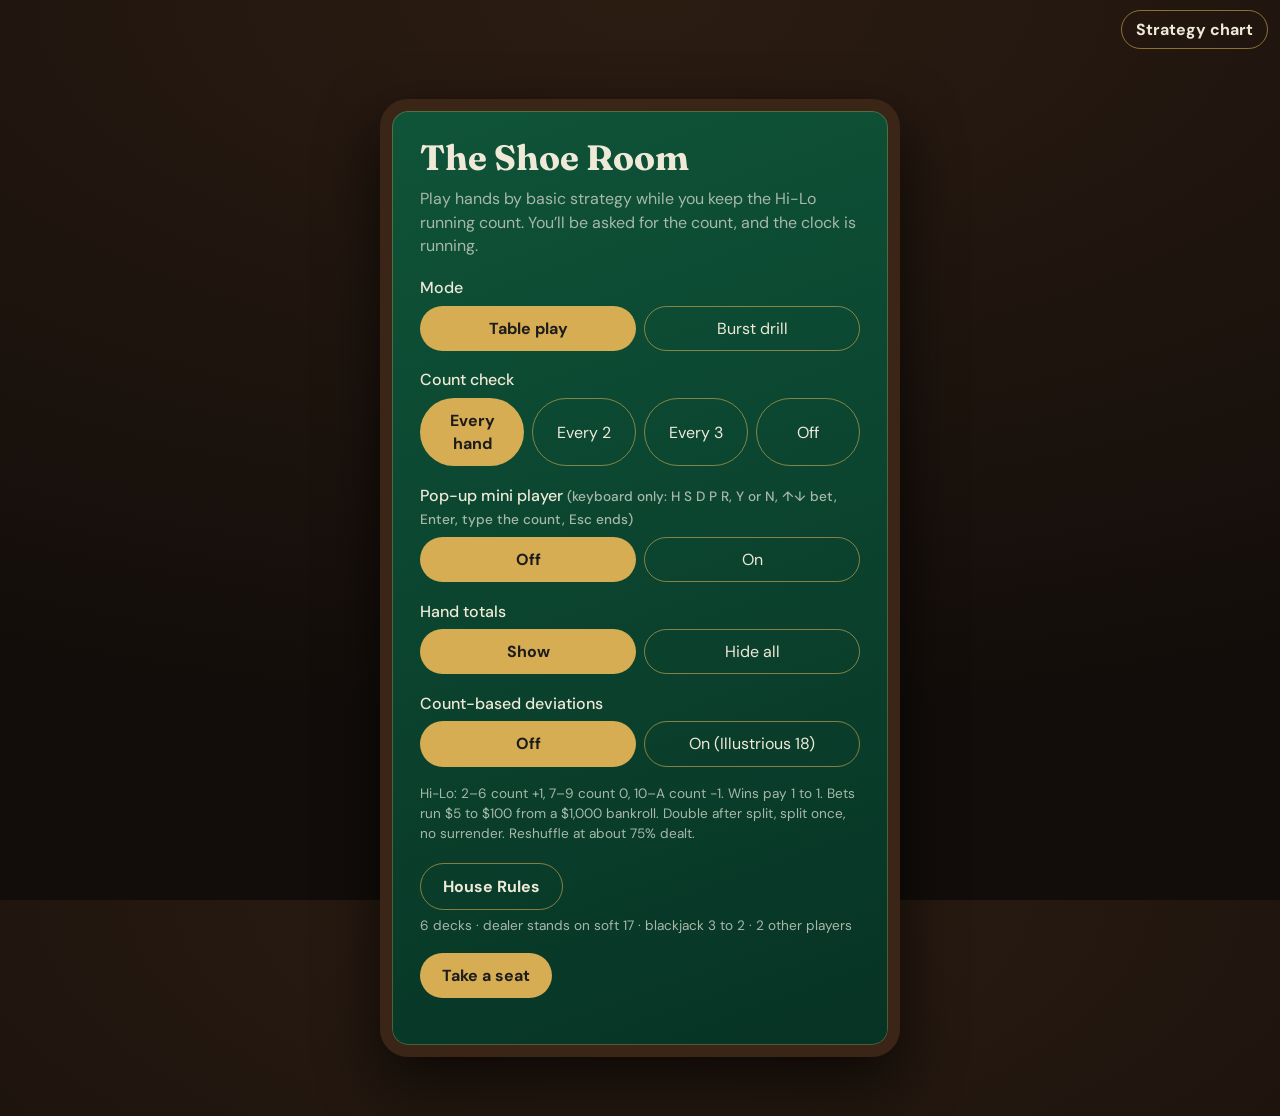
==== index.html @ 5eb5c600 "Add files via upload added main html" ====
<!doctype html>
<html lang="en">
<head>
<meta charset="utf-8">
<meta name="viewport" content="width=device-width, initial-scale=1, viewport-fit=cover">
<title>The Shoe Room: Blackjack strategy and count trainer</title>
<link href="https://fonts.googleapis.com/css2?family=Fraunces:opsz,wght@9..144,500;9..144,700&family=DM+Sans:wght@400;500;700&display=swap" rel="stylesheet">
<style>
:root{color-scheme:dark;--room:#120d0a;--felt:#0f5439;--felt2:#073324;--rail:#3b2517;--brass:#d6ad52;--ivory:#f7f2e5;--ink:#1c1c1c;--red:#b3261e;--text:#efe9d8;--mute:#a7b8ab;--good:#86dc9f;--bad:#ff9282;--cw:64px;
box-sizing:border-box;padding-top:env(safe-area-inset-top,0px);padding-bottom:env(safe-area-inset-bottom,0px)}
html{height:100%;scroll-padding-top:env(safe-area-inset-top,0px)}
*{box-sizing:border-box}
body{margin:0;min-height:100%;background:radial-gradient(120% 80% at 50% 0,#2b1c12,var(--room));color:var(--text);font:16px/1.45 'DM Sans',system-ui,sans-serif}
h1,h2,.serif{font-family:Fraunces,Georgia,serif;font-weight:700;margin:0}
.wrap{max-width:960px;margin:0 auto;padding:14px}
.panel{max-width:520px;margin:5vh auto;background:linear-gradient(160deg,var(--felt),var(--felt2));border:12px solid var(--rail);border-radius:28px;padding:28px;box-shadow:0 24px 60px #000a,inset 0 0 0 1px #d6ad5255}
.panel h1{font-size:2.2rem;line-height:1.1}
.panel p{color:var(--mute);margin:.6rem 0 1.2rem}
.opt{margin:1.1rem 0}
.opt>span{display:block;margin-bottom:.4rem;font-weight:500}
.seg{display:flex;gap:8px;flex-wrap:wrap}
.seg button{flex:1;min-width:76px;padding:10px 12px;border-radius:999px;border:1px solid #d6ad5299;background:transparent;color:var(--text);font:inherit;cursor:pointer}
.seg button[aria-pressed=true]{background:var(--brass);color:var(--ink);font-weight:700}
.btn{padding:12px 22px;border-radius:999px;border:0;background:var(--brass);color:var(--ink);font:700 1rem 'DM Sans',sans-serif;cursor:pointer}
.btn.ghost{background:transparent;color:var(--text);border:1px solid #d6ad5299}
.btn:disabled{opacity:.3;cursor:not-allowed}
.btn.hint{outline:3px solid var(--good);outline-offset:2px}
button:focus-visible,input:focus-visible{outline:3px solid #fff;outline-offset:2px}
.small{font-size:.85rem;color:var(--mute)}
.bar{display:flex;flex-wrap:wrap;gap:10px 18px;align-items:center;justify-content:space-between;padding:6px 4px 12px}
.bar label{display:inline-flex;gap:6px;align-items:center;font-size:.9rem;cursor:pointer}
.stat{font-size:.95rem}
.stat b{color:var(--brass)}
.felt{position:relative;background:radial-gradient(90% 70% at 50% 30%,var(--felt),var(--felt2));border:14px solid var(--rail);border-radius:36px 36px 50% 50%/36px 36px 18% 18%;box-shadow:0 24px 60px #000b,inset 0 0 60px #0007;padding:22px 16px 30px;min-height:560px;display:flex;flex-direction:column;align-items:center;gap:10px}
.felt::before{content:"";position:absolute;inset:10px;border:1px solid #d6ad5240;border-radius:26px 26px 50% 50%/26px 26px 16% 16%;pointer-events:none}
.zone{display:flex;flex-direction:column;align-items:center;gap:8px;min-height:140px}
.hands{display:flex;gap:26px;flex-wrap:wrap;justify-content:center}
.hand{display:flex;flex-direction:column;align-items:center;gap:6px;padding:6px 10px;border-radius:14px;border:2px solid transparent}
.hand.on{border-color:var(--brass);background:#0003}
.cards{display:flex;padding-left:calc(var(--cw)*.45)}
.card{width:var(--cw);height:calc(var(--cw)*1.4);margin-left:calc(var(--cw)*-.45);background:var(--ivory);color:var(--ink);border-radius:8px;position:relative;box-shadow:0 3px 8px #0009;font-family:Fraunces,Georgia,serif}
.card.red{color:var(--red)}
.card b{position:absolute;top:4px;left:6px;font-size:calc(var(--cw)*.3);line-height:1}
.card i{position:absolute;inset:0;display:grid;place-items:center;font-style:normal;font-size:calc(var(--cw)*.55);padding-top:14%}
.card.back{background:repeating-linear-gradient(45deg,#7b1e2b 0 6px,#5e1420 6px 12px);border:4px solid var(--ivory)}
.tot{font-size:.9rem;color:var(--mute);min-height:1.3em}
.print{font:italic 500 1rem/1.3 Fraunces,Georgia,serif;color:#d6ad5299;text-align:center;margin:auto 0}
.msg{min-height:3.2em;text-align:center;max-width:560px}
.msg .ok{color:var(--good)}.msg .no{color:var(--bad)}.msg strong{font-family:Fraunces,Georgia,serif;font-size:1.25rem}
.acts{display:flex;gap:10px;flex-wrap:wrap;justify-content:center;min-height:48px}
.ask{display:flex;gap:10px;align-items:center;flex-wrap:wrap;justify-content:center}
.ask input{width:110px;padding:10px 12px;border-radius:12px;border:2px solid var(--brass);background:#0008;color:var(--text);font:700 1.3rem 'DM Sans',sans-serif;text-align:center}
#clock{font:700 1.2rem 'DM Sans',sans-serif;min-width:4ch;color:var(--brass)}
.res{max-width:760px;margin:3vh auto}
.grade{display:flex;gap:20px;align-items:center;flex-wrap:wrap;background:linear-gradient(160deg,var(--felt),var(--felt2));border:12px solid var(--rail);border-radius:28px;padding:22px 26px}
.grade .g{font:700 5rem/1 Fraunces,Georgia,serif;color:var(--brass)}
.grid{display:grid;grid-template-columns:repeat(auto-fit,minmax(200px,1fr));gap:12px;margin:14px 0}
.tile{background:#ffffff0d;border:1px solid #d6ad5240;border-radius:16px;padding:14px 16px}
.tile .n{font:700 1.7rem Fraunces,Georgia,serif}
.log{max-height:240px;overflow:auto;border:1px solid #d6ad5240;border-radius:12px;padding:6px 12px}
.log div{display:flex;justify-content:space-between;gap:12px;padding:4px 0;border-bottom:1px solid #ffffff14;font-size:.92rem}
ul.miss{margin:6px 0 14px;padding-left:20px}
.wrap{padding-top:54px}
.cbtn{position:fixed;top:calc(env(safe-area-inset-top,0px) + 10px);right:12px;z-index:30;padding:8px 14px;background:#120d0acc;backdrop-filter:blur(6px)}
#chartM{position:fixed;inset:0;z-index:40;background:#000c;display:grid;place-items:center;padding:12px}
.mbox{background:#17110d;border:1px solid #d6ad5266;border-radius:18px;max-width:640px;width:100%;max-height:92vh;overflow:auto;padding:16px}
.mbox table{border-collapse:collapse;width:100%;font-size:.78rem;min-width:420px}
.mbox th,.mbox td{border:1px solid #ffffff22;text-align:center;padding:4px 2px}
.mbox th{color:var(--mute);font-weight:500}.mbox td{font-weight:700;color:#fff}
.mbox td.cH{background:#2f7a4d}.mbox td.cS{background:#a63e35}.mbox td.cD{background:var(--brass);color:var(--ink)}.mbox td.cP{background:#4d6fb8}
.seats{--cw:44px;flex-direction:row;flex-wrap:wrap;justify-content:center;gap:16px;min-height:0}
.ask input[type=range]{width:220px;padding:0;border:0;background:none;accent-color:var(--brass)}
.stage{min-height:170px;display:grid;place-items:center}.stage .card{--cw:104px;margin:0}
.shoe{position:absolute;top:20px;right:7%;width:46px;height:62px;border-radius:7px;background:linear-gradient(160deg,#2c2321,#0e0a09);border:2px solid #d6ad5299;box-shadow:0 6px 12px #0009}
.shoe::after{content:"";position:absolute;left:5px;right:5px;bottom:5px;height:10px;background:repeating-linear-gradient(90deg,var(--ivory) 0 3px,#bbb 3px 4px);border-radius:2px}
.dhand{position:absolute;left:0;top:0;z-index:6;pointer-events:none;filter:drop-shadow(0 8px 6px #000a)}
.pop{position:fixed;left:50%;top:36%;z-index:60;pointer-events:none;font:italic 900 clamp(2.6rem,10vw,4.8rem)/1 Fraunces,Georgia,serif;letter-spacing:.02em;white-space:nowrap;animation:pop 1.1s cubic-bezier(.2,.9,.3,1) forwards;text-align:center}
.pop small{display:block;font:700 1rem 'DM Sans',sans-serif;font-style:normal;margin-top:4px;color:var(--text)}
.pop.good{color:#7dffa8;-webkit-text-stroke:2px #0b4d27;text-shadow:0 0 22px #22d36a,0 4px 0 #0b4d27}
.pop.bad{color:#ff7a6c;-webkit-text-stroke:2px #5a1410;text-shadow:0 0 22px #e0372a,0 4px 0 #5a1410}
@keyframes pop{0%{transform:translate(-50%,-10%) scale(.3) rotate(-10deg);opacity:0}18%{transform:translate(-50%,-30%) scale(1.3) rotate(-4deg);opacity:1}35%{transform:translate(-50%,-30%) scale(1) rotate(-3deg)}100%{transform:translate(-50%,-140%) scale(1) rotate(-3deg);opacity:0}}
@media(prefers-reduced-motion:reduce){.pop{animation:popf 1s forwards}@keyframes popf{0%{opacity:0;transform:translate(-50%,-30%)}20%,70%{opacity:1;transform:translate(-50%,-30%)}100%{opacity:0;transform:translate(-50%,-30%)}}}
#book{position:fixed;inset:0;z-index:70;background:rgba(0,0,0,.8);display:grid;place-items:center;opacity:0;transition:opacity .4s;padding:12px}
#book.open{opacity:1}
.bk{position:relative;width:min(96vw,880px);height:min(84vh,540px);perspective:1800px;transform:translateX(-25%);transition:transform .9s ease .1s}
#book.open .bk{transform:none}
.pg{position:absolute;top:0;bottom:0;width:50%;padding:22px 22px 18px;overflow:auto;color:#2a1e12;background:linear-gradient(90deg,#e9dbb9,#f7edd2 12%,#f3e7c9);box-shadow:0 18px 50px #000a}
.pg.r{right:0;border-radius:0 12px 12px 0}
.pg.l{left:0;border-radius:12px 0 0 12px;transform-origin:right center;opacity:0;background:linear-gradient(270deg,#e9dbb9,#f7edd2 12%,#f3e7c9)}
#book.open .pg.l{animation:pgl .55s ease-out .75s forwards}
@keyframes pgl{from{transform:rotateY(90deg);opacity:1}to{transform:none;opacity:1}}
.cv{position:absolute;right:0;top:0;bottom:0;width:50%;z-index:3;pointer-events:none;border-radius:0 12px 12px 0;transform-origin:left center;background:linear-gradient(160deg,#6b1f2a,#3e0f17);border:3px solid var(--brass);display:grid;place-items:center;font:700 clamp(1.4rem,4vw,2.2rem) Fraunces,Georgia,serif;color:var(--brass);text-align:center;box-shadow:0 18px 50px #000a}
#book.open .cv{animation:cvo .5s ease-in .25s forwards}
@keyframes cvo{to{transform:rotateY(-90deg)}}
.pg h2{font-size:1.5rem;color:#4a1d22}.pg .small{color:#6b5638;margin:.2rem 0 .6rem}
.pg .opt{margin:.85rem 0}.pg .opt>span{color:#3b2a18}
.pg .seg button{color:#3b2a18;border-color:#8a6a35;font-size:.85rem;min-width:0;padding:8px 10px}
.pg .seg button[aria-pressed=true]{background:#6b1f2a;color:#f7f2e5;border-color:#6b1f2a}
@media(max-width:640px){.bk{height:min(90vh,720px);transform:translateY(-12%)}.pg{width:100%;height:50%;left:0;right:0}.pg.l{top:0;bottom:auto;border-radius:12px 12px 0 0;transform-origin:center bottom}.pg.r{top:auto;bottom:0;border-radius:0 0 12px 12px}.cv{width:100%;height:50%;top:auto;bottom:0;transform-origin:center top;border-radius:0 0 12px 12px}#book.open .cv{animation-name:cvoN}#book.open .pg.l{animation-name:pglN}}
@keyframes cvoN{to{transform:rotateX(90deg)}}
@keyframes pglN{from{transform:rotateX(-90deg);opacity:1}to{transform:none;opacity:1}}
.insline{width:min(88%,430px);border:1px solid #d6ad5266;border-top:0;border-radius:0 0 50% 50%/0 0 100% 100%;padding:4px 0 16px;text-align:center;font:700 .7rem 'DM Sans',sans-serif;letter-spacing:.28em;text-transform:uppercase;color:#d6ad5299}
.chip{display:inline-block;margin-left:8px;padding:1px 9px;border-radius:999px;background:var(--brass);color:var(--ink);letter-spacing:0}
.mbox td.cR{background:#8a5fb5}
.pop{animation:pop2 2.3s ease-out forwards}
@keyframes pop2{0%{transform:translate(-50%,-60%) scale(.3) rotate(-8deg);opacity:0}14%{transform:translate(-50%,-120%) scale(1.3) rotate(-4deg);opacity:1}26%{transform:translate(-50%,-120%) scale(1) rotate(-3deg)}68%{transform:translate(-50%,-135%) scale(1) rotate(-3deg);opacity:1}100%{transform:translate(-50%,-190%) scale(1) rotate(-3deg);opacity:0}}
@media(prefers-reduced-motion:reduce){.pop{animation:popf2 2.2s forwards}@keyframes popf2{0%{opacity:0}15%,70%{opacity:1}100%{opacity:0}.pop{transform:translate(-50%,-120%)}}}
.pop small{color:#ff9a1f;font-weight:800;-webkit-text-stroke:1px #5a2a00;text-shadow:0 0 14px #ff7a00,0 2px 0 #5a2a00}
.felt{min-height:0;gap:8px;padding:16px 12px 22px;--cw:60px}
@media(min-width:640px){.felt{min-height:0;--cw:68px}}
.zone{min-height:0}
.print{margin:2px 0;font-size:.9rem}
.msg{min-height:2.6em}
.row{display:flex;flex-wrap:wrap;justify-content:center;align-items:flex-start;gap:clamp(8px,2.5vw,26px);width:100%}
#seats{display:contents}
#seats>.hand{order:0}#seats>.hand:nth-child(even){order:2}#player{order:1}
#mini{box-sizing:border-box;width:100%;min-height:100%;padding:12px;background:radial-gradient(90% 80% at 50% 30%,var(--felt),var(--felt2));color:var(--text);font-family:Fraunces,Georgia,serif;display:flex;flex-direction:column;gap:10px;align-items:center;position:relative}
#mini.float{position:fixed;right:14px;bottom:14px;width:330px;min-height:230px;z-index:80;border:8px solid var(--rail);border-radius:18px;box-shadow:0 14px 40px #000b}
#mini .mr{display:flex;gap:4px;justify-content:center;min-height:44px}
#mini .two{display:flex;align-items:flex-start;justify-content:center;gap:12px;width:100%}
#mini .mside,#mini .mme{display:flex;gap:10px}
#mini .mg{display:inline-flex;gap:2px}
#mini .mc{display:inline-grid;place-items:center;width:28px;height:40px;border-radius:5px;background:var(--ivory);color:var(--ink);font:700 17px Fraunces,Georgia,serif;box-shadow:0 2px 4px #0008}
#mini .mc.r{color:var(--red)}
#mini .mc.b{background:repeating-linear-gradient(45deg,#7b1e2b 0 4px,#5e1420 4px 8px);border:2px solid var(--ivory)}
#mini .mme{padding:4px 6px;border-radius:8px;box-shadow:0 0 0 2px var(--brass)}
#mini .mi{font:700 1.3rem 'DM Sans',sans-serif;color:var(--brass);min-height:1.6em}
#mini .mk{position:absolute;top:6px;right:12px;font:900 2.4rem/1 'DM Sans',sans-serif}
#mini .mk.y{color:var(--good)}#mini .mk.n{color:var(--bad)}
[hidden]{display:none!important}
@media(min-width:640px){:root{--cw:78px}.felt{min-height:620px}}
</style>
</head>
<body>
<button class="btn ghost cbtn" id="chartBtn">Strategy chart</button>
<div id="chartM" hidden role="dialog" aria-modal="true" aria-label="Basic strategy chart"><div class="mbox"><div style="display:flex;justify-content:space-between;align-items:center;margin-bottom:6px"><h2 style="font-size:1.3rem">Basic strategy</h2><button class="btn ghost" id="chartX">Close</button></div><div class="seg" id="chartTabs" style="margin:6px 0 10px"><button data-t="0" aria-pressed="true">Basic strategy</button><button data-t="1">Deviations</button></div><div id="chartB"></div></div></div>
<div class="wrap">

<section id="setup" class="panel">
  <h1>The Shoe Room</h1>
  <p>Play hands by basic strategy while you keep the Hi-Lo running count. You’ll be asked for the count, and the clock is running.</p>
  <div class="opt"><span>Mode</span><div class="seg" id="segMode"><button data-v="0" aria-pressed="true">Table play</button><button data-v="1">Burst drill</button></div></div>
  <div class="opt"><span>Decks in the shoe</span>
    <div class="seg" id="segDecks"><button data-v="2">2 decks</button><button data-v="4">4 decks</button><button data-v="6" aria-pressed="true">6 decks</button></div></div>
  <div class="opt" data-m="table"><span>Count check</span>
    <div class="seg" id="segEvery"><button data-v="1" aria-pressed="true">Every hand</button><button data-v="2">Every 2</button><button data-v="3">Every 3</button><button data-v="0">Off</button></div></div>
  <div class="opt" data-m="table"><span>Other players at the table</span><div class="seg" id="segPlayers"><button data-v="0">None</button><button data-v="2" aria-pressed="true">2</button><button data-v="4">4</button></div></div>
  <div class="opt" data-m="table"><span>Table traffic</span><div class="seg" id="segRand"><button data-v="0" aria-pressed="true">Fixed players</button><button data-v="1">Random players</button></div></div>
  <div class="opt" data-m="table"><span>Pop-up mini player <span class="small">(keyboard only: H S D P R, Y or N, ↑↓ bet, Enter, type the count, Esc ends)</span></span><div class="seg" id="segPop"><button data-v="0" aria-pressed="true">Off</button><button data-v="1">On</button></div></div>
  <div class="opt" data-m="table"><span>Hand totals</span><div class="seg" id="segTot"><button data-v="1" aria-pressed="true">Show</button><button data-v="0">Hide all</button></div></div>
  <div class="opt" data-m="table"><span>Count-based deviations</span><div class="seg" id="segDev"><button data-v="0" aria-pressed="true">Off</button><button data-v="1">On (Illustrious 18)</button></div></div>
  <div class="opt" data-m="table"><span>Dealer on soft 17</span><div class="seg" id="segH17"><button data-v="0" aria-pressed="true">Stands</button><button data-v="1">Hits</button></div></div>
  <div class="opt" data-m="table"><span>Blackjack pays</span><div class="seg" id="segBJ"><button data-v="1.2">6 to 5</button><button data-v="1.5" aria-pressed="true">3 to 2</button><button data-v="2.5">5 to 2</button></div></div>
  <div class="opt" data-m="drill"><span>Flash speed</span><div class="seg" id="segSpeed"><button data-v="1000">Slow, 1.0s</button><button data-v="600" aria-pressed="true">Medium, 0.6s</button><button data-v="350">Fast, 0.35s</button></div></div>
  <div class="opt" data-m="drill"><span>Cards per burst</span><div class="seg" id="segLen"><button data-v="10">10</button><button data-v="20" aria-pressed="true">20</button><button data-v="30">30</button></div></div>
  <p class="small">Hi-Lo: 2–6 count +1, 7–9 count 0, 10–A count −1. Wins pay 1 to 1. Bets run $5 to $100 from a $1,000 bankroll. Double after split, split once, no surrender. Reshuffle at about 75% dealt.</p>
  <div class="opt"><button class="btn ghost" id="rulesBtn">House Rules</button><div class="small" id="rulesSum" style="margin-top:6px"></div></div>
  <button class="btn" id="start">Take a seat</button>
  <p class="small" id="best"></p>
  <div class="small" id="hist"></div>
</section>

<section id="table" hidden>
  <div class="bar">
    <div class="stat" id="status"></div>
    <div style="display:flex;gap:16px;flex-wrap:wrap;align-items:center">
      <label><input type="checkbox" id="tCount"> Show count</label>
      <label><input type="checkbox" id="tHint"> Strategy hints</label>
      <button class="btn ghost" id="end">End session</button>
    </div>
  </div>
  <div class="felt">
    <div class="zone" id="dealer"></div>
    <div class="shoe" id="shoe"></div>
    <div class="zone seats" id="seats"></div>
    <div class="print" id="print"></div>
    <div class="insline" id="insline" hidden></div>
    <div class="zone" id="player"></div>
    <div class="msg" id="msg" aria-live="polite"></div>
    <div id="controls"></div>
  </div>
</section>

<section id="drill" hidden>
  <div class="bar"><div class="stat" id="dStat"></div><button class="btn ghost" id="dEnd">End session</button></div>
  <div class="felt" style="min-height:420px;justify-content:center"><div class="stage" id="dStage"></div><div class="msg" id="dMsg" aria-live="polite"></div><div id="dCtl"></div></div>
</section>
<section id="results" class="res" hidden></section>
<div id="book" hidden role="dialog" aria-modal="true" aria-label="House rules"><div class="bk">
 <div class="pg l" id="bkL"><h2>The Shoe</h2><p class="small">Cards, dealer and payouts</p></div>
 <div class="pg r" id="bkR"><h2>The Table</h2><p class="small">Players and side options</p>
  <div class="opt"><span>Surrender</span><div class="seg" id="segSur"><button data-v="0" aria-pressed="true">Not offered</button><button data-v="1">Late (half back)</button></div></div>
  <div class="opt"><span>Insurance</span><div class="seg" id="segIns"><button data-v="0" aria-pressed="true">Not offered</button><button data-v="1">Pays 2 to 1</button></div></div>
  <button class="btn" id="bkDone" style="background:#6b1f2a;color:#f7f2e5">Done</button></div>
 <div class="cv"><div>House<br>Rules</div></div></div></div>
</div>

<script>
const R=['A','2','3','4','5','6','7','8','9','10','J','Q','K'],SU=['♠','♥','♦','♣'];
const NAMES={H:'Hit',S:'Stand',D:'Double',P:'Split'};
const $=id=>document.getElementById(id);
const val=c=>c.r==='A'?11:('10JQK'.includes(c.r)&&c.r!=='1'?10:+c.r);
const hi=c=>['2','3','4','5','6'].includes(c.r)?1:(['7','8','9'].includes(c.r)?0:-1);
const fmt=n=>n>0?'+'+n:n<0?'−'+Math.abs(n):'0';
function total(cs){let t=0,a=0;for(const c of cs){t+=val(c);if(c.r==='A')a++}while(t>21&&a){t-=10;a--}return{t,soft:a>0}}
let cfg={decks:6,every:1},G=null,timerI=null,t0=0;

function bindSeg(id,key){$(id).onclick=e=>{const b=e.target.closest('button');if(!b)return;cfg[key]=+b.dataset.v;[...$(id).children].forEach(x=>x.setAttribute('aria-pressed',x===b))}}
bindSeg('segDecks','decks');bindSeg('segEvery','every');
function getBest(){try{return +localStorage.getItem('bj-best')||0}catch(e){return 0}}
function showBest(){const b=getBest();$('best').textContent=b?'Your best session score: '+b:''}
showBest();

function newShoe(){const s=[];for(let d=0;d<G.decks;d++)for(const su of SU)for(const r of R)s.push({r,s:su});
 for(let i=s.length-1;i>0;i--){const j=Math.floor(Math.random()*(i+1));[s[i],s[j]]=[s[j],s[i]]}
 G.shoe=s;G.pos=0;G.rc=0;G.cutAt=Math.floor(s.length*.75)}
function deal(up=true){const c=G.shoe[G.pos++];if(up)G.rc+=hi(c);return c}
function reveal(){if(!G.holeUp){G.holeUp=true;G.rc+=hi(G.dealer[1])}}

function startSession(){
 G={decks:cfg.decks,every:cfg.every,rounds:0,strat:{ok:0,n:0,miss:[]},checks:[],showCount:false,hintMove:false,usedHint:false,usedCount:false};
 $('tCount').checked=false;$('tHint').checked=false;
 newShoe();$('setup').hidden=true;$('results').hidden=true;$('table').hidden=false;nextRound(true)}

function nextRound(first){
 let note='';
 if(!first&&G.pos>=G.cutAt){newShoe();note='Fresh shoe shuffled. The count is back to 0.'}
 G.note=note;G.fb=null;G.cm=null;G.result='';G.holeUp=false;G.cur=0;
 const p1=deal(),d1=deal(),p2=deal(),d2=deal(false);
 G.hands=[{cards:[p1,p2]}];G.dealer=[d1,d2];
 const pbj=total(G.hands[0].cards).t===21,dbj=val(d1)>=10&&total(G.dealer).t===21;
 if(pbj||dbj){reveal();settle();endRound()}else{G.phase='play';render()}}

function canD(h){return h.cards.length===2&&!h.done}
function canS(h){return G.hands.length===1&&h.cards.length===2&&val(h.cards[0])===val(h.cards[1])}
function best(h,u,cd,cs){
 const{t,soft}=total(h.cards);
 if(cs){const p=val(h.cards[0]);
  if(p===11||p===8)return'P';
  if(p===9)return(u===7||u>=10)?'S':'P';
  if(p===7)return u<=7?'P':'H';
  if(p===6)return u<=6?'P':'H';
  if(p===4)return(u===5||u===6)?'P':'H';
  if(p===3||p===2)return u<=7?'P':'H'}
 const dbl=a=>cd?'D':a;
 if(soft){
  if(t>=19)return'S';
  if(t===18)return(u>=3&&u<=6)?dbl('S'):(u<=8?'S':'H');
  if(t===17)return(u>=3&&u<=6)?dbl('H'):'H';
  if(t>=15)return(u>=4&&u<=6)?dbl('H'):'H';
  return(u>=5&&u<=6)?dbl('H'):'H'}
 if(t>=17)return'S';
 if(t>=13)return u<=6?'S':'H';
 if(t===12)return(u>=4&&u<=6)?'S':'H';
 if(t===11)return u<=10?dbl('H'):'H';
 if(t===10)return u<=9?dbl('H'):'H';
 if(t===9)return(u>=3&&u<=6)?dbl('H'):'H';
 return'H'}

function act(a){
 if(G.phase!=='play')return;
 const h=G.hands[G.cur],u=val(G.dealer[0]),cd=canD(h),cs=canS(h);
 if((a==='D'&&!cd)||(a==='P'&&!cs))return;
 const b=best(h,u,cd,cs),{t,soft}=total(h.cards);
 const desc=cs?'a pair of '+(val(h.cards[0])===11?'aces':val(h.cards[0])+'s'):(soft?'soft ':'')+t;
 const up='dealer '+(G.dealer[0].r==='A'?'A':u);
 G.strat.n++;
 if(a===b){G.strat.ok++;G.fb={ok:true,t:`${NAMES[b]} on ${desc} against ${up} is right.`}}
 else{G.fb={ok:false,t:`Basic strategy says ${NAMES[b].toLowerCase()} on ${desc} against ${up}.`};
  G.strat.miss.push(`${desc} vs ${up}: ${NAMES[b].toLowerCase()} (you chose ${NAMES[a].toLowerCase()})`)}
 if(a==='H')h.cards.push(deal());
 else if(a==='S')h.done=true;
 else if(a==='D'){h.cards.push(deal());h.done=true}
 else{const c=h.cards,aces=c[0].r==='A';
  const h1={cards:[c[0],deal()]},h2={cards:[c[1],deal()]};
  if(aces)h1.done=h2.done=true;G.hands=[h1,h2];G.cur=0}
 G.hands.forEach(x=>{if(total(x.cards).t>=21)x.done=true});
 while(G.cur<G.hands.length&&G.hands[G.cur].done)G.cur++;
 if(G.cur>=G.hands.length)dealerTurn();else render()}

function dealerTurn(){
 G.phase='dealer';G.cur=-1;reveal();render();
 const live=G.hands.some(h=>total(h.cards).t<=21);
 const step=()=>{if(live&&total(G.dealer).t<17){G.dealer.push(deal());render();setTimeout(step,650)}else{settle();endRound()}};
 setTimeout(step,650)}

function settle(){
 const dt=total(G.dealer).t,dbj=G.dealer.length===2&&dt===21;
 const res=G.hands.map(h=>{const t=total(h.cards).t,bj=G.hands.length===1&&h.cards.length===2&&t===21;
  if(bj)return dbj?'Push':'Blackjack';
  if(t>21)return'Bust';if(dbj)return'Dealer blackjack';
  if(dt>21||t>dt)return'Win';if(t<dt)return'Lose';return'Push'});
 G.result=G.hands.length>1?res.map((r,i)=>`Hand ${i+1}: ${r}`).join(' · '):res[0]}

function endRound(){
 G.rounds++;G.cur=-1;
 if(G.rounds%G.every===0){G.phase='check';render();startTimer()}else{G.phase='between';render()}}

function startTimer(){clearInterval(timerI);t0=performance.now();
 timerI=setInterval(()=>{const c=$('clock');if(c)c.textContent=((performance.now()-t0)/1000).toFixed(1)+'s'},100)}

function submitCount(){
 const v=$('cnt').value.trim();if(v==='')return;
 const dt=performance.now()-t0;clearInterval(timerI);
 const guess=parseInt(v,10),ok=guess===G.rc;
 const pts=ok?Math.round(dt<=3000?100:Math.max(40,100-(dt-3000)/9000*60)):0;
 G.checks.push({guess,actual:G.rc,ok,dt,pts});
 G.cm=ok?{ok:true,t:`Count ${fmt(G.rc)} is right. ${(dt/1000).toFixed(1)}s, ${pts} points.`}
  :{ok:false,t:`You said ${fmt(guess)}. The count is ${fmt(G.rc)}. ${(dt/1000).toFixed(1)}s.`};
 G.phase='between';render()}

const cardH=c=>`<div class="card ${'♥♦'.includes(c.s)?'red':''}"><b>${c.r}</b><i>${c.s}</i></div>`;
function handLabel(cs){const{t,soft}=total(cs);return t>21?`Bust (${t})`:(soft&&t<21?'Soft ':'')+t}

function renderStatus(){
 const left=(G.shoe.length-G.pos)/52;
 const shown=G.showCount&&G.phase!=='check';
 G.usedCount=G.usedCount||shown;
 $('status').innerHTML=`Hand <b>${G.rounds+(G.phase==='play'||G.phase==='dealer'?1:0)}</b> · ${left.toFixed(1)} decks left · `+
  (shown?`Running <b>${fmt(G.rc)}</b> · True <b>${fmt(Math.round(G.rc/Math.max(left,.5)*10)/10)}</b>`:'Count hidden')}

function render(){
 renderStatus();
 $('dealer').innerHTML=`<div class="cards">${G.dealer.map((c,i)=>i===1&&!G.holeUp?'<div class="card back"></div>':cardH(c)).join('')}</div>
  <div class="tot">${G.holeUp?'Dealer '+handLabel(G.dealer):'Dealer shows '+(G.dealer[0].r==='A'?'A':val(G.dealer[0]))}</div>`;
 $('player').innerHTML=`<div class="hands">${G.hands.map((h,i)=>`<div class="hand ${G.phase==='play'&&G.cur===i&&G.hands.length>1?'on':''}">
  <div class="cards">${h.cards.map(cardH).join('')}</div><div class="tot">${handLabel(h.cards)}</div></div>`).join('')}</div>`;
 let m='';
 if(G.note)m+=`<div class="small">${G.note}</div>`;
 if(G.fb)m+=`<div class="${G.fb.ok?'ok':'no'}">${G.fb.t}</div>`;
 if(G.result&&G.phase!=='play')m+=`<div><strong>${G.result}</strong></div>`;
 if(G.cm)m+=`<div class="${G.cm.ok?'ok':'no'}">${G.cm.t}</div>`;
 $('msg').innerHTML=m;
 const c=$('controls');
 if(G.phase==='play'){
  const h=G.hands[G.cur],cd=canD(h),cs=canS(h),b=G.hintMove?best(h,val(G.dealer[0]),cd,cs):'';
  c.innerHTML=`<div class="acts">${[['H','Hit',1],['S','Stand',1],['D','Double',cd],['P','Split',cs]].map(([k,n,on])=>
   `<button class="btn ${b===k?'hint':''}" data-a="${k}" ${on?'':'disabled'}>${n}</button>`).join('')}</div>
   <div class="small" style="text-align:center;margin-top:6px">Keys: H, S, D, P</div>`}
 else if(G.phase==='dealer')c.innerHTML='<div class="acts small">Dealer plays…</div>';
 else if(G.phase==='check'){
  c.innerHTML=`<div class="ask"><label for="cnt">Running count?</label><input id="cnt" type="number" step="1" inputmode="numeric" autocomplete="off">
   <button class="btn" id="go">Lock in</button><span id="clock">0.0s</span></div>`;
  $('go').onclick=submitCount;$('cnt').onkeydown=e=>{if(e.key==='Enter')submitCount()};$('cnt').focus()}
 else{c.innerHTML='<div class="acts"><button class="btn" id="next">Next hand</button></div>';$('next').onclick=()=>nextRound();$('next').focus()}
}

$('controls').addEventListener('click',e=>{const b=e.target.closest('[data-a]');if(b)act(b.dataset.a)});
document.addEventListener('keydown',e=>{if(!G||G.phase!=='play'||e.target.tagName==='INPUT'||e.metaKey||e.ctrlKey)return;
 const k=e.key.toUpperCase();if('HSDP'.includes(k)&&k.length===1)act(k)});
$('tCount').onchange=e=>{G.showCount=e.target.checked;renderStatus()};
$('tHint').onchange=e=>{G.hintMove=e.target.checked;if(G.hintMove)G.usedHint=true;if(G.phase==='play')render()};
$('start').onclick=startSession;
$('end').onclick=showResults;

function showResults(){
 clearInterval(timerI);
 const ch=G.checks,n=ch.length,okc=ch.filter(c=>c.ok).length;
 const avg=n?ch.reduce((a,c)=>a+c.dt,0)/n/1000:0;
 const okT=ch.filter(c=>c.ok).map(c=>c.dt/1000);
 const cs=n?Math.round(ch.reduce((a,c)=>a+c.pts,0)/n):null;
 const ss=G.strat.n?Math.round(G.strat.ok/G.strat.n*100):null;
 const ov=cs!==null&&ss!==null?Math.round(.6*cs+.4*ss):(cs!==null?cs:ss);
 const gr=ov===null?'–':ov>=90?'A':ov>=80?'B':ov>=70?'C':ov>=60?'D':'F';
 if(ov!==null&&!G.usedHint&&!G.usedCount&&ov>getBest()){try{localStorage.setItem('bj-best',ov)}catch(e){}}
 $('table').hidden=true;$('results').hidden=false;
 $('results').innerHTML=ov===null?`<div class="grade"><div><h2>No hands scored yet</h2><p class="small">Finish a hand to get a score.</p></div></div>
  <p><button class="btn" id="again">Back to setup</button></p>`:
 `<div class="grade"><div class="g">${gr}</div><div><h2>Session score ${ov}</h2>
  <div class="small">${G.decks}-deck shoe · ${G.rounds} hands · count checked every ${G.every}${G.usedHint||G.usedCount?'<br>Hints or a visible count were used, so this score won’t count as a personal best.':''}</div></div></div>
  <div class="grid">
   <div class="tile"><div class="small">Count accuracy</div><div class="n">${n?Math.round(okc/n*100)+'%':'–'}</div><div class="small">${okc} of ${n} checks</div></div>
   <div class="tile"><div class="small">Average answer time</div><div class="n">${n?avg.toFixed(1)+'s':'–'}</div><div class="small">${okT.length?`Fastest right: ${Math.min(...okT).toFixed(1)}s`:''}</div></div>
   <div class="tile"><div class="small">Count score (60%)</div><div class="n">${cs===null?'–':cs}</div><div class="small">Right answers earn 100 points under 3s, fading to 40 at 12s</div></div>
   <div class="tile"><div class="small">Strategy score (40%)</div><div class="n">${ss===null?'–':ss}</div><div class="small">${G.strat.ok} of ${G.strat.n} decisions</div></div>
  </div>
  ${G.strat.miss.length?`<h2 style="font-size:1.2rem">Strategy slips</h2><ul class="miss">${G.strat.miss.slice(-8).map(x=>`<li>${x}</li>`).join('')}</ul>`:''}
  ${n?`<h2 style="font-size:1.2rem;margin-bottom:6px">Count checks</h2><div class="log">${ch.map((c,i)=>`<div><span>#${i+1} · said ${fmt(c.guess)}, actual ${fmt(c.actual)}</span><span class="${c.ok?'':''}" style="color:var(--${c.ok?'good':'bad'})">${c.ok?'Right':'Off'} · ${(c.dt/1000).toFixed(1)}s</span></div>`).join('')}</div>`:''}
  <p style="margin-top:16px"><button class="btn" id="again">New session</button></p>`;
 $('again').onclick=()=>{$('results').hidden=true;$('setup').hidden=false;showBest()};
}
</script>
<script>
/* Round 2: betting, other players, H17, burst drill, strategy chart. Later declarations override the originals above. */
Object.assign(cfg,{mode:0,players:2,h17:0,bj:1.5,speed:600,len:20});
const usd=x=>'$'+(+x.toFixed(2)),sgn=x=>(x>0?'+':x<0?'−':'')+usd(Math.abs(x));
const BJL={1.2:'6 to 5',1.5:'3 to 2',2.5:'5 to 2'};
const trueC=()=>G.rc/Math.max((G.shoe.length-G.pos)/52,.5);
const recBet=tc=>tc<1?5:Math.min(100,5+(Math.floor(tc)-1)*15);
const avail=()=>G.bank-G.hands.reduce((a,h)=>a+h.bet,0)-(G.ins||0);
const askH='<div class="ask"><label for="cnt">Running count?</label><input id="cnt" type="number" step="1" inputmode="numeric" autocomplete="off"><button class="btn" id="go">Lock in</button><span id="clock">0.0s</span></div>';
function bindAsk(){$('go').onclick=submitCount;$('cnt').onkeydown=e=>{if(e.key==='Enter')submitCount()};$('cnt').focus()}
[['segMode','mode'],['segPlayers','players'],['segH17','h17'],['segBJ','bj'],['segSpeed','speed'],['segLen','len']].forEach(([a,b])=>bindSeg(a,b));
function applyMode(){document.querySelectorAll('[data-m]').forEach(e=>e.hidden=e.dataset.m!==(cfg.mode?'drill':'table'))}
$('segMode').addEventListener('click',applyMode);applyMode();

function startSession(){
 G={mode:'table',decks:cfg.decks,every:cfg.every,rounds:0,strat:{ok:0,n:0,miss:[]},checks:[],bl:[],showCount:false,hintMove:false,usedHint:false,usedCount:false,bank:1000,bet:10,hands:[],others:[],dealer:[]};
 $('tCount').checked=$('tHint').checked=false;$('dCtl').innerHTML='';
 newShoe();initSeats();$('setup').hidden=$('results').hidden=$('drill').hidden=true;$('table').hidden=false;nextRound(true)}

function nextRound(first){
 let note='';
 if(!first&&G.pos>=G.cutAt){newShoe();note='Fresh shoe shuffled. The count is back to 0.'}
 if(G.bank<5){showResults();return}
 note+=updateSeats();G.note=note;G.fb=null;G.cm=null;G.result='';G.holeUp=false;G.cur=-1;
 G.hands=[];G.others=[];G.dealer=[];G.phase='bet';
 G.bet=Math.max(5,Math.min(G.bet,100,Math.floor(G.bank/5)*5));render()}

function dealRound(){
 const rec=recBet(trueC());
 G.bl.push({bet:G.bet,rec,pts:Math.max(0,100-Math.abs(G.bet-rec)*2)});
 const me={cards:[],bet:G.bet};G.hands=[me];G.cur=0;
 G.others=G.seat.filter(Boolean).map(s=>({cards:[],skill:s.skill}));
 const seats=[...G.others,me];
 seats.forEach(s=>s.cards.push(deal()));G.dealer.push(deal());
 seats.forEach(s=>s.cards.push(deal()));G.dealer.push(deal(false));
 const pbj=total(me.cards).t===21,dbj=val(G.dealer[0])>=10&&total(G.dealer).t===21;
 if(pbj||dbj){reveal();settle();endRound()}else{G.phase='play';render()}}

function canD(h){return h.cards.length===2&&!h.done&&avail()>=h.bet}
function canS(h){return G.hands.length===1&&h.cards.length===2&&val(h.cards[0])===val(h.cards[1])&&avail()>=h.bet}

function best(h,u,cd,cs){
 const{t,soft}=total(h.cards),H=cfg.h17;
 if(cs){const p=val(h.cards[0]);
  if(p===11||p===8)return'P';
  if(p===9)return(u===7||u>=10)?'S':'P';
  if(p===7)return u<=7?'P':'H';
  if(p===6)return u<=6?'P':'H';
  if(p===4)return(u===5||u===6)?'P':'H';
  if(p===3||p===2)return u<=7?'P':'H'}
 const dbl=a=>cd?'D':a;
 if(soft){
  if(t>=20)return'S';
  if(t===19)return(H&&u===6)?dbl('S'):'S';
  if(t===18)return((u>=3&&u<=6)||(H&&u===2))?dbl('S'):(u<=8?'S':'H');
  if(t===17)return(u>=3&&u<=6)?dbl('H'):'H';
  if(t>=15)return(u>=4&&u<=6)?dbl('H'):'H';
  return(u>=5&&u<=6)?dbl('H'):'H'}
 if(t>=17)return'S';
 if(t>=13)return u<=6?'S':'H';
 if(t===12)return(u>=4&&u<=6)?'S':'H';
 if(t===11)return(u<=10||H)?dbl('H'):'H';
 if(t===10)return u<=9?dbl('H'):'H';
 if(t===9)return(u>=3&&u<=6)?dbl('H'):'H';
 return'H'}

function act(a){
 if(G.phase!=='play')return;
 const h=G.hands[G.cur],u=val(G.dealer[0]),cd=canD(h),cs=canS(h);
 if((a==='D'&&!cd)||(a==='P'&&!cs))return;
 const b=best(h,u,cd,cs),{t,soft}=total(h.cards);
 const desc=cs?'a pair of '+(val(h.cards[0])===11?'aces':val(h.cards[0])+'s'):(soft?'soft ':'')+t;
 const up='dealer '+(G.dealer[0].r==='A'?'A':u);
 G.strat.n++;
 if(a===b){G.strat.ok++;G.fb={ok:true,t:`${NAMES[b]} on ${desc} against ${up} is right.`}}
 else{G.fb={ok:false,t:`Basic strategy says ${NAMES[b].toLowerCase()} on ${desc} against ${up}.`};
  G.strat.miss.push(`${desc} vs ${up}: ${NAMES[b].toLowerCase()} (you chose ${NAMES[a].toLowerCase()})`)}
 if(a==='H')h.cards.push(deal());
 else if(a==='S')h.done=true;
 else if(a==='D'){h.bet*=2;h.cards.push(deal());h.done=true}
 else{const c=h.cards,aces=c[0].r==='A';
  const h1={cards:[c[0],deal()],bet:h.bet},h2={cards:[c[1],deal()],bet:h.bet};
  if(aces)h1.done=h2.done=true;G.hands=[h1,h2];G.cur=0}
 G.hands.forEach(x=>{if(total(x.cards).t>=21)x.done=true});
 while(G.cur<G.hands.length&&G.hands[G.cur].done)G.cur++;
 if(G.cur>=G.hands.length)afterMe();else render()}

function afterMe(){G.cur=-1;if(!G.others.length)return dealerTurn();G.phase='others';G.oi=0;render();setTimeout(othersStep,550)}
function othersStep(){
 if(G.phase!=='others')return;
 const h=G.others[G.oi];
 if(!h)return dealerTurn();
 if(h.done||total(h.cards).t>=21){h.done=true;G.oi++;return othersStep()}
 const b=slip(best(h,val(G.dealer[0]),h.cards.length===2,false),h);
 if(b==='S')h.done=true;else{h.cards.push(deal());if(b==='D')h.done=true}
 render();setTimeout(othersStep,550)}

function dealerTurn(){
 G.phase='dealer';G.cur=-1;reveal();render();
 const live=[...G.hands,...G.others].some(h=>!h.surr&&total(h.cards).t<=21);
 const more=()=>{const d=total(G.dealer);return live&&(d.t<17||(cfg.h17&&d.t===17&&d.soft))};
 const step=()=>{if(more()){G.dealer.push(deal());render();setTimeout(step,650)}else{settle();endRound()}};
 setTimeout(step,650)}

function settle(){
 const dt=total(G.dealer).t,dbj=G.dealer.length===2&&dt===21;
 const out=(h,single)=>{const t=total(h.cards).t;
  if(single&&h.cards.length===2&&t===21)return dbj?['Push',0]:['Blackjack',cfg.bj];
  if(t>21)return['Bust',-1];if(dbj)return['Dealer blackjack',-1];
  if(dt>21||t>dt)return['Win',1];if(t<dt)return['Lose',-1];return['Push',0]};
 let prof=0;
 const res=G.hands.map(h=>{const[l,m]=out(h,G.hands.length===1);prof+=m*h.bet;return l});
 G.others.forEach(h=>h.res=out(h,true)[0]);
 G.bank+=prof;
 G.result=(G.hands.length>1?res.map((r,i)=>`Hand ${i+1}: ${r}`).join(' · '):res[0])+` (${sgn(prof)})`}

function submitCount(){
 const v=$('cnt').value.trim();if(v==='')return;
 const dt=performance.now()-t0;clearInterval(timerI);
 const guess=parseInt(v,10),ok=guess===G.rc;
 const pts=ok?Math.round(dt<=3000?100:Math.max(40,100-(dt-3000)/9000*60)):0;
 G.checks.push({guess,actual:G.rc,ok,dt,pts});
 G.cm=ok?{ok:true,t:`Count ${fmt(G.rc)} is right. ${(dt/1000).toFixed(1)}s, ${pts} points.`}
  :{ok:false,t:`You said ${fmt(guess)}. The count is ${fmt(G.rc)}. ${(dt/1000).toFixed(1)}s.`};
 G.phase='between';G.mode==='drill'?renderDrill():render()}

function renderStatus(){
 const left=(G.shoe.length-G.pos)/52,shown=G.showCount&&G.phase!=='check';
 G.usedCount=G.usedCount||shown;
 $('status').innerHTML=`Bankroll <b>${usd(G.bank)}</b> · Hand <b>${G.rounds+(['play','others','dealer'].includes(G.phase)?1:0)}</b> · ${left.toFixed(1)} decks left · `+(shown?`Running <b>${fmt(G.rc)}</b> · True <b>${fmt(Math.round(trueC()*10)/10)}</b>`:'Count hidden')}

function render(){
 renderStatus();
 const row=h=>`<div class="cards">${h.cards.map(cardH).join('')}</div>`;
 $('dealer').innerHTML=G.dealer.length?`<div class="cards">${G.dealer.map((c,i)=>i===1&&!G.holeUp?'<div class="card back"></div>':cardH(c)).join('')}</div><div class="tot">${G.holeUp?'Dealer '+handLabel(G.dealer):'Dealer shows '+(G.dealer[0].r==='A'?'A':val(G.dealer[0]))}</div>`:'';
 $('seats').innerHTML=G.others.map(h=>`<div class="hand">${row(h)}<div class="tot">${handLabel(h.cards)}${h.res?' · '+h.res:''}</div></div>`).join('');
 $('player').innerHTML=G.hands.length?`<div class="hands">${G.hands.map((h,i)=>`<div class="hand ${G.phase==='play'&&G.cur===i&&G.hands.length>1?'on':''}">${row(h)}<div class="tot">${handLabel(h.cards)} · ${usd(h.bet)}</div></div>`).join('')}</div>`:'';
 $('print').innerHTML=(cfg.h17?'Dealer hits soft 17':'Dealer stands on all 17s')+'<br>Blackjack pays '+BJL[cfg.bj];
 let m='';
 if(G.note)m+=`<div class="small">${G.note}</div>`;
 if(G.fb)m+=`<div class="${G.fb.ok?'ok':'no'}">${G.fb.t}</div>`;
 if(G.result&&G.phase!=='play')m+=`<div><strong>${G.result}</strong></div>`;
 if(G.cm)m+=`<div class="${G.cm.ok?'ok':'no'}">${G.cm.t}</div>`;
 $('msg').innerHTML=m;
 const c=$('controls'),p=G.phase;
 if(p==='bet'){
  c.innerHTML=`<div class="ask"><label for="bet">Bet <b id="bv">${usd(G.bet)}</b></label><input type="range" id="bet" min="5" max="${Math.max(5,Math.min(100,Math.floor(G.bank/5)*5))}" step="5" value="${G.bet}"><button class="btn" id="dealBtn">Deal</button></div>`+(G.hintMove?`<div class="small" style="text-align:center;margin-top:6px">Hint: bet ${usd(recBet(trueC()))} at true count ${fmt(Math.round(trueC()*10)/10)}</div>`:'');
  $('bet').oninput=e=>{G.bet=+e.target.value;$('bv').textContent=usd(G.bet)};$('dealBtn').onclick=dealRound;$('dealBtn').focus()}
 else if(p==='play'){
  const h=G.hands[G.cur],cd=canD(h),cs=canS(h),b=G.hintMove?best(h,val(G.dealer[0]),cd,cs):'';
  c.innerHTML=`<div class="acts">${[['H','Hit',1],['S','Stand',1],['D','Double',cd],['P','Split',cs]].map(([k,n,on])=>`<button class="btn ${b===k?'hint':''}" data-a="${k}" ${on?'':'disabled'}>${n}</button>`).join('')}</div><div class="small" style="text-align:center;margin-top:6px">Keys: H, S, D, P</div>`}
 else if(p==='others'||p==='dealer')c.innerHTML=`<div class="acts small">${p==='others'?'Other players act…':'Dealer plays…'}</div>`;
 else if(p==='check'){c.innerHTML=askH;bindAsk()}
 else{c.innerHTML='<div class="acts"><button class="btn" id="next">Next hand</button></div>';$('next').onclick=()=>nextRound();$('next').focus()}}

/* Burst drill */
function startDrill(){
 G={mode:'drill',decks:cfg.decks,checks:[],strat:{ok:0,n:0,miss:[]},bl:[],rounds:0,phase:'between',cm:null,usedHint:false,usedCount:false};
 $('controls').innerHTML='';newShoe();
 $('setup').hidden=$('results').hidden=$('table').hidden=true;$('drill').hidden=false;renderDrill()}
function renderDrill(){
 const p=G.phase;
 $('dStat').textContent=`Burst ${G.rounds+(p==='flash'?1:0)} · ${cfg.len} cards at ${cfg.speed/1000}s · ${G.decks}-deck shoe`;
 $('dMsg').innerHTML=G.cm?`<div class="${G.cm.ok?'ok':'no'}">${G.cm.t}</div>`:'<div class="small">Cards flash one at a time. Keep the Hi-Lo count, then enter it.</div>';
 if(p==='check'){$('dCtl').innerHTML=askH;bindAsk()}
 else if(p==='flash')$('dCtl').innerHTML='';
 else{$('dCtl').innerHTML=`<div class="acts"><button class="btn" id="goB">${G.rounds?'Next burst':'Start burst'}</button></div>`;$('goB').onclick=burst;$('goB').focus()}
 if(p!=='flash')$('dStage').innerHTML=''}
function burst(){
 const g=G;
 if(G.pos+cfg.len>G.shoe.length)newShoe();
 G.rc=0;G.phase='flash';G.cm=null;renderDrill();
 let i=0;
 const show=()=>{
  if(G!==g||g.phase!=='flash')return;
  if(i>=cfg.len){g.phase='check';g.rounds++;renderDrill();startTimer();return}
  i++;$('dStat').textContent=`Card ${i} of ${cfg.len}`;$('dStage').innerHTML=cardH(deal());
  setTimeout(()=>{$('dStage').innerHTML='';setTimeout(show,140)},cfg.speed)};
 setTimeout(show,700)}

/* Strategy chart */
function chartHTML(){
 const ups=[2,3,4,5,6,7,8,9,10,11];
 const cell=(h,u,cs)=>{const x=best(h,u,true,cs);let l=x;if(x==='D')l=best(h,u,false,cs)==='S'?'Ds':'Dh';return`<td class="c${l[0]}">${l}</td>`};
 const tbl=(title,rows,cs)=>`<h3 style="margin:12px 0 4px;font-size:1rem">${title}</h3><div style="overflow-x:auto"><table><tr><th></th>${ups.map(u=>`<th>${u===11?'A':u}</th>`).join('')}</tr>${rows.map(([l,a,b])=>`<tr><th>${l}</th>${ups.map(u=>cell({cards:[{r:a},{r:b}]},u,cs)).join('')}</tr>`).join('')}</table></div>`;
 const hard=[['8 or less','2','6'],['9','2','7'],['10','2','8'],['11','2','9'],['12','3','9'],['13','3','10'],['14','4','10'],['15','5','10'],['16','6','10'],['17+','7','10']];
 const soft=[2,3,4,5,6,7,8,9].map(n=>['A,'+n,'A',String(n)]);
 const pairs=['2','3','4','5','6','7','8','9','10','A'].map(r=>[r+','+r,r,r]);
 return`<div class="small">${cfg.h17?'Dealer hits soft 17':'Dealer stands on all 17s'} · double after split · no surrender. Dealer’s card runs across the top.</div>`+tbl('Hard totals',hard,false)+tbl('Soft totals',soft,false)+tbl('Pairs',pairs,true)+`<p class="small">H hit · S stand · D double · Dh double, otherwise hit · Ds double, otherwise stand · P split · R surrender (when offered).<br>Bet ramp used for scoring: $5 below a true count of +1, then $15 more per true count point, capped at $100.</p>`}
$('chartBtn').onclick=()=>{$('chartB').innerHTML=chartHTML();$('chartM').hidden=false;$('chartX').focus()};
$('chartX').onclick=()=>{$('chartM').hidden=true};
$('chartM').onclick=e=>{if(e.target.id==='chartM')e.target.hidden=true};
document.addEventListener('keydown',e=>{if($('chartM').hidden)return;if(e.key==='Escape')$('chartM').hidden=true;if(e.key!=='Tab')e.stopPropagation()},true);

/* Results */
function showResults(){
 clearInterval(timerI);
 const ch=G.checks,n=ch.length,okc=ch.filter(c=>c.ok).length,avg=n?ch.reduce((a,c)=>a+c.dt,0)/n/1000:0,okT=ch.filter(c=>c.ok).map(c=>c.dt/1000);
 const cs=n?Math.round(ch.reduce((a,c)=>a+c.pts,0)/n):null,ss=G.strat.n?Math.round(G.strat.ok/G.strat.n*100):null;
 const bs=G.bl.length?Math.round(G.bl.reduce((a,c)=>a+c.pts,0)/G.bl.length):null;
 const parts=[[cs,.45],[ss,.3],[bs,.25]].filter(p=>p[0]!==null),w=parts.reduce((a,p)=>a+p[1],0);
 const ov=parts.length?Math.round(parts.reduce((a,p)=>a+p[0]*p[1],0)/w):null;
 const gr=ov===null?'–':ov>=90?'A':ov>=80?'B':ov>=70?'C':ov>=60?'D':'F';
 if(ov!==null&&!G.usedHint&&!G.usedCount&&ov>getBest()){try{localStorage.setItem('bj-best',ov)}catch(e){}}
 $('table').hidden=$('drill').hidden=true;$('results').hidden=false;
 const dr=G.mode==='drill';
 const meta=dr?`${cfg.len} cards at ${cfg.speed/1000}s · ${G.rounds} bursts`:`${G.rounds} hands · ${cfg.h17?'dealer hits soft 17':'dealer stands on 17'} · ${cfg.players} other players · count checks ${G.every?'every '+G.every:'off'}`;
 const tile=(a,b,c,d)=>`<div class="tile"><div class="small">${a}</div><div class="n">${b}</div><div class="small">${c}</div></div>`;
 $('results').innerHTML=ov===null?`<div class="grade"><div><h2>No scored answers yet</h2><p class="small">Play a hand or finish a burst to get a score.</p></div></div><p><button class="btn" id="again">Back to setup</button></p>`:
 `<div class="grade"><div class="g">${gr}</div><div><h2>Session score ${ov}</h2><div class="small">${G.decks}-deck shoe · ${meta}${G.usedHint||G.usedCount?'<br>Hints or a visible count were used, so this score won’t count as a personal best.':''}</div></div></div>
  <div class="grid">
   ${tile('Count accuracy',n?Math.round(okc/n*100)+'%':'–',okc+' of '+n+' checks')}
   ${tile('Average answer time',n?avg.toFixed(1)+'s':'–',okT.length?'Fastest right: '+Math.min(...okT).toFixed(1)+'s':'')}
   ${tile('Count score',cs===null?'–':cs,'Right answers earn 100 points under 3s, fading to 40 at 12s')}
   ${ss===null?'':tile('Strategy score',ss,G.strat.ok+' of '+G.strat.n+' decisions')}
   ${bs===null?'':tile('Bet sizing score',bs,'Bets vs. a $5 to $100 ramp by true count')}
   ${dr?'':tile('Bankroll',usd(G.bank),sgn(G.bank-1000)+' from $1,000')}
  </div>
  <p class="small">Overall is count 45%, strategy 30%, bet sizing 25%. Burst drills score the count only.</p>
  ${G.strat.miss.length?`<h2 style="font-size:1.2rem">Strategy slips</h2><ul class="miss">${G.strat.miss.slice(-8).map(x=>`<li>${x}</li>`).join('')}</ul>`:''}
  ${n?`<h2 style="font-size:1.2rem;margin-bottom:6px">Count checks</h2><div class="log">${ch.map((c,i)=>`<div><span>#${i+1} · said ${fmt(c.guess)}, actual ${fmt(c.actual)}</span><span style="color:var(--${c.ok?'good':'bad'})">${c.ok?'Right':'Off'} · ${(c.dt/1000).toFixed(1)}s</span></div>`).join('')}</div>`:''}
  <p style="margin-top:16px"><button class="btn" id="again">New session</button></p>`;
 $('again').onclick=()=>{$('results').hidden=true;$('setup').hidden=false;showBest()}}

$('start').onclick=()=>cfg.mode?startDrill():startSession();
$('end').onclick=showResults;$('dEnd').onclick=showResults;
$('tHint').onchange=e=>{G.hintMove=e.target.checked;if(G.hintMove)G.usedHint=true;if(['play','bet'].includes(G.phase))render()};
</script>
<script>
/* Round 3: count check off, random table traffic, imperfect players, dealt-card animation */
cfg.rand=0;bindSeg('segRand','rand');
const mkSeat=()=>({skill:.55+Math.random()*.4,stay:3+Math.floor(Math.random()*6)});
function initSeats(){
 G.dyn=!!cfg.rand&&Math.random()<.75;G.seat=[null,null,null,null];
 if(G.dyn){for(let i=0;i<4;i++)if(Math.random()<.4)G.seat[i]={...mkSeat(),stay:1+Math.floor(Math.random()*5)}}
 else for(let i=0;i<cfg.players;i++)G.seat[i]={skill:mkSeat().skill,stay:1e9}}
function updateSeats(){
 if(!G.dyn)return'';const m=[];
 for(let i=0;i<4;i++){const s=G.seat[i];
  if(s){s.stay--;if(s.stay<=0&&Math.random()<.4){G.seat[i]=null;m.push('A player leaves the table.')}}
  else if(G.rounds>0&&Math.random()<.25){G.seat[i]=mkSeat();m.push('A player sits down.')}}
 return m.join(' ')+(m.length?' ':'')}
function slip(b,h){
 if(Math.random()<h.skill)return b;const t=total(h.cards).t;
 if(b==='S')return t<=16?'H':b;
 if(b==='H')return t>=12?'S':b;
 if(b==='D')return'H';return b}

let CID=0;const SEEN=new Set();
function deal(up=true){const c=G.shoe[G.pos++];c.id=++CID;if(up)G.rc+=hi(c);return c}
const HAND='<svg viewBox="0 0 80 100" width="64" height="80"><rect x="16" y="0" width="48" height="26" rx="5" fill="#15110f"/><rect x="16" y="24" width="48" height="9" fill="#f3efe6"/><rect x="20" y="33" width="40" height="34" rx="14" fill="#dca97d"/><g fill="#dca97d" stroke="#b98558" stroke-width="1"><rect x="21" y="56" width="9" height="40" rx="4.5"/><rect x="30.5" y="56" width="9" height="44" rx="4.5"/><rect x="40" y="56" width="9" height="43" rx="4.5"/><rect x="49.5" y="56" width="9" height="38" rx="4.5"/><rect x="9" y="42" width="12" height="30" rx="6" transform="rotate(25 15 50)"/></g></svg>';
function flyHand(els){
 if(matchMedia('(prefers-reduced-motion: reduce)').matches)return;
 const felt=document.querySelector('#table .felt'),fr=felt.getBoundingClientRect(),ox=felt.clientLeft,oy=felt.clientTop;
 const ctr=r=>({x:r.left-fr.left-ox+r.width/2,y:r.top-fr.top-oy+r.height/2});
 const s=ctr($('shoe').getBoundingClientRect()),n=els.length,STEP=420;
 const hand=document.createElement('div');hand.className='dhand';hand.innerHTML=HAND;felt.appendChild(hand);
 const T=p=>`translate(${p.x-32}px,${p.y-78}px)`,e='ease-in-out';
 const kf=[{transform:T(s),offset:0,easing:e}];
 els.forEach((el,k)=>{
  const c=ctr(el.getBoundingClientRect()),f=`translate(${s.x-c.x}px,${s.y-c.y}px) rotate(-20deg) scale(.7)`;
  kf.push({transform:T(c),offset:(k+.55)/n,easing:e},{transform:T(s),offset:(k+1)/n,easing:e});
  el.animate([{transform:f,opacity:0,offset:0},{transform:f,opacity:1,offset:.01},{transform:'none',opacity:1,offset:1}],{delay:k*STEP,duration:STEP*.55,easing:'ease-out',fill:'backwards'})});
 const a=hand.animate(kf,{duration:n*STEP,fill:'both'});
 a.onfinish=()=>hand.remove();setTimeout(()=>hand.remove(),n*STEP+400)}
function tagAnim(){
 const pairs=[],add=(els,cs)=>els.forEach((el,i)=>{if(cs[i])pairs.push([el,cs[i]])});
 add([...$('dealer').querySelectorAll('.card')],G.dealer);
 [...$('seats').children].forEach((n,i)=>G.others[i]&&add([...n.querySelectorAll('.card')],G.others[i].cards));
 [...$('player').querySelectorAll('.hand')].forEach((n,i)=>G.hands[i]&&add([...n.querySelectorAll('.card')],G.hands[i].cards));
 const fresh=pairs.filter(p=>!SEEN.has(p[1].id)).sort((a,b)=>a[1].id-b[1].id);
 pairs.forEach(p=>SEEN.add(p[1].id));
 if(fresh.length)flyHand(fresh.map(p=>p[0]))}
const baseRender=render;
render=function(){baseRender();if(G&&G.mode==='table')tagAnim()};
</script>
<script>
/* Round 4: rhythm popups, true-count deviations, deviation chart tab, saved progress */
cfg.dev=0;bindSeg('segDev','dev');
let NODEV=false,LD='',streak=0;
const DEVS=[['h',16,10,0,'S'],['h',15,10,4,'S'],['p',10,5,5,'P'],['p',10,6,4,'P'],['h',10,10,4,'D'],['h',12,3,2,'S'],['h',12,2,3,'S'],['h',11,11,1,'D'],['h',9,2,1,'D'],['h',10,11,4,'D'],['h',9,7,3,'D'],['h',16,9,5,'S'],['h',13,2,-1,'H','<'],['h',12,4,0,'H','<'],['h',12,5,-2,'H','<'],['h',12,6,-1,'H','<'],['h',13,3,-2,'H','<'],['h',8,6,2,'D']];
function dev(h,u,b,cd,cs){
 if(!cfg.dev||NODEV||h.skill||!G||!G.shoe)return b;
 const{t,soft}=total(h.cards),tc=Math.floor(trueC());
 for(const[k,v,uu,i,a,lt]of DEVS){
  if(uu!==u||(cfg.sur&&k==='h'&&((v===16&&u>=9)||(v===15&&u===10))))continue;
  if(k==='p'?!(cs&&val(h.cards[0])===v):(soft||cs||t!==v))continue;
  if(lt?tc>=i:tc<i)return b;
  if((a==='D'&&!cd)||(a==='P'&&!cs))return b;
  if(a!==b)LD=` Index play: true count ${fmt(tc)} vs index ${fmt(i)}.`;
  return a}
 return b}
const baseBest=best;best=function(h,u,cd,cs){return dev(h,u,baseBest(h,u,cd,cs),cd,cs)};

function pop(ok){
 streak=ok?streak+1:0;
 const el=document.createElement('div');el.className='pop '+(ok?'good':'bad');
 el.innerHTML=(ok?'Nice!':'Ouch...')+(ok&&streak>1?`<small>${streak} in a row</small>`:'');
 document.body.appendChild(el);setTimeout(()=>el.remove(),1300)}
const baseAct=act;
act=function(a){const n=G.strat.n;LD='';baseAct(a);if(G.strat.n>n){if(LD&&G.fb){G.fb.t+=LD;render()}pop(G.fb.ok)}};
const baseSub=submitCount;
submitCount=function(){const n=G.checks.length;baseSub();if(G.checks.length>n)pop(G.checks[n].ok)};
$('start').addEventListener('click',()=>{streak=0});

const baseChart=chartHTML;
chartHTML=function(){NODEV=true;try{return baseChart()}finally{NODEV=false}};
function devHTML(){
 const T={S:'Stand',H:'Hit',D:'Double',P:'Split'},L=u=>u===11?'A':u,th='<tr><th>Hand</th><th>Dealer</th><th>Play</th></tr>';
 const tr=r=>`<tr><td>${r[0]}</td><td>${r[1]}</td><td>${r[2]}</td></tr>`;
 const rows=DEVS.map(([k,v,u,i,a,lt])=>tr([k==='p'?v+','+v:'Hard '+v,L(u),lt?'Hit below '+fmt(i):T[a]+' at '+fmt(i)+' or higher'])).join('');
 const ref=[['Insurance','A','Take at +3 or higher'],['Hard 14','10','Surrender at +3 or higher'],['Hard 15','10','Surrender at 0 or higher'],['Hard 15','9','Surrender at +2 or higher'],['Hard 15','A','Surrender at +1 or higher']].map(tr).join('');
 const h='style="margin:12px 0 4px;font-size:1rem"';
 return`<div class="small">Index = true count (running count ÷ decks left, rounded down). Hi-Lo, dealer stands on soft 17, multi-deck. Make the play at the index or higher, otherwise follow basic strategy. “Hit below” plays are the reverse: basic strategy stands, but hit when the count is under the index.</div><h3 ${h}>Illustrious 18 plays (plus 8 vs 6)</h3><table>${th}${rows}</table><h3 ${h}>Insurance and the Fab 4 surrenders (played when the house rules offer them)</h3><table>${th}${ref}</table>`}
function showTab(t){[...$('chartTabs').children].forEach((b,i)=>b.setAttribute('aria-pressed',i===t));$('chartB').innerHTML=t?devHTML():chartHTML()}
$('chartBtn').onclick=()=>{showTab(0);$('chartM').hidden=false;$('chartX').focus()};
$('chartTabs').onclick=e=>{const b=e.target.closest('button');if(b)showTab(+b.dataset.t)};

const HK='bj-hist';
function loadH(){try{return JSON.parse(localStorage.getItem(HK)||'[]')}catch(e){return[]}}
function saveH(x){const a=loadH();a.push(x);try{localStorage.setItem(HK,JSON.stringify(a.slice(-60)))}catch(e){}}
function renderH(){
 const a=loadH(),el=$('hist');
 if(!a.length){el.innerHTML='';return}
 const l=a.slice(-10),avg=Math.round(l.reduce((s,x)=>s+x.s,0)/l.length);
 el.innerHTML=`<b>Progress</b>: ${a.length} sessions · last 10 average ${avg} · best ${Math.max(...a.map(x=>x.s))}<br>`+a.slice(-5).reverse().map(x=>`${new Date(x.d).toLocaleDateString()} · ${x.m==='drill'?'Drill':'Table'} · score ${x.s}${x.a!==null?' · count '+x.a+'%':''}${x.t!==null?' · '+x.t+'s':''}${x.b!==null?' · '+usd(x.b):''}`).join('<br>')+'<br><button class="btn ghost" id="clr" style="padding:4px 12px;font-size:.8rem;margin-top:6px">Clear progress</button>';
 $('clr').onclick=()=>{try{localStorage.removeItem(HK)}catch(e){}renderH()}}
const baseRes=showResults;
showResults=function(){
 baseRes();
 const m=/Session score (\d+)/.exec($('results').textContent);
 if(m&&!G.saved){G.saved=1;const c=G.checks,n=c.length;
  saveH({d:Date.now(),m:G.mode,s:+m[1],a:n?Math.round(c.filter(x=>x.ok).length/n*100):null,t:n?+(c.reduce((s,x)=>s+x.dt,0)/n/1000).toFixed(1):null,b:G.mode==='table'?G.bank:null})}
 const ag=$('again'),o=ag.onclick;ag.onclick=()=>{o();renderH()}};
$('end').onclick=showResults;$('dEnd').onclick=showResults;
renderH();
</script>
<script>
/* Round 5: House Rules book, surrender, insurance, popups at the pressed button */
cfg.sur=0;cfg.ins=0;bindSeg('segSur','sur');bindSeg('segIns','ins');NAMES.R='Surrender';
{const bl=$('bkL'),br=$('bkR'),sr=$('segSur').parentElement;
 ['segDecks','segH17','segBJ'].forEach(id=>{const o=$(id).parentElement;o.removeAttribute('data-m');bl.appendChild(o)});
 ['segPlayers','segRand'].forEach(id=>{const o=$(id).parentElement;o.removeAttribute('data-m');br.insertBefore(o,sr)})}
function sumRules(){$('rulesSum').textContent=`${cfg.decks} decks · dealer ${cfg.h17?'hits':'stands on'} soft 17 · blackjack ${BJL[cfg.bj]} · ${cfg.rand?'random players':cfg.players+' other players'}${cfg.sur?' · late surrender':''}${cfg.ins?' · insurance 2 to 1':''}`}
function openBook(){const b=$('book');b.style.opacity='';b.hidden=false;void b.offsetWidth;b.classList.add('open');$('bkDone').focus()}
function closeBook(){const b=$('book');sumRules();b.style.opacity='0';setTimeout(()=>{b.hidden=true;b.classList.remove('open');b.style.opacity=''},400)}
$('rulesBtn').onclick=openBook;$('bkDone').onclick=closeBook;
$('book').onclick=e=>{if(e.target.id==='book')closeBook();else sumRules()};
document.addEventListener('keydown',e=>{if(e.key==='Escape'&&!$('book').hidden)closeBook()});
sumRules();

function surrOK(h,u){
 if(!cfg.sur||h.skill||h.cards.length!==2||(G&&G.hands&&G.hands.length>1))return false;
 const{t,soft}=total(h.cards);if(soft||val(h.cards[0])===val(h.cards[1]))return false;
 const d=cfg.dev&&!NODEV&&G&&G.shoe,tc=d?Math.floor(trueC()):0,L=()=>{LD=` Index play: true count ${fmt(tc)}.`;return true};
 if(t===16&&u>=9)return true;
 if(t===15&&u===10)return d?(tc>=0?L():false):true;
 if(d){if(t===14&&u===10)return tc>=3?L():false;if(t===15&&u===9)return tc>=2?L():false;if(t===15&&u===11)return tc>=1?L():false}
 return !!cfg.h17&&u===11&&(t===15||t===17)}
const baseBest3=best;best=function(h,u,cd,cs){return surrOK(h,u)?'R':baseBest3(h,u,cd,cs)};
const canR=h=>cfg.sur&&h&&G.phase==='play'&&G.hands.length===1&&h.cards.length===2&&!h.done;
function doSurr(){
 if(G.phase!=='play')return;const h=G.hands[G.cur];if(!canR(h))return;
 LD='';const u=val(G.dealer[0]),b=best(h,u,canD(h),canS(h)),t=total(h.cards).t,up='dealer '+(G.dealer[0].r==='A'?'A':u),ok=b==='R';
 G.strat.n++;if(ok)G.strat.ok++;else G.strat.miss.push(`${t} vs ${up}: ${NAMES[b].toLowerCase()} (you chose surrender)`);
 G.fb={ok,t:ok?`Surrender on ${t} against ${up} is right.${LD}`:`Basic strategy says ${NAMES[b].toLowerCase()} on ${t} against ${up}.${LD}`};
 h.done=true;h.surr=true;afterMe();pop(ok)}
const baseAct2=act;act=function(a){if(a==='R'){doSurr();return}baseAct2(a)};

function dealRound(){
 const rec=recBet(trueC());
 G.bl.push({bet:G.bet,rec,pts:Math.max(0,100-Math.abs(G.bet-rec)*2)});
 const me={cards:[],bet:G.bet};G.hands=[me];G.cur=0;G.ins=0;
 G.others=G.seat.filter(Boolean).map(s=>({cards:[],skill:s.skill}));
 const seats=[...G.others,me];
 seats.forEach(s=>s.cards.push(deal()));G.dealer.push(deal());
 seats.forEach(s=>s.cards.push(deal()));G.dealer.push(deal(false));
 if(cfg.ins&&val(G.dealer[0])===11&&avail()>=me.bet/2){G.phase='insure';render();return}
 peekThen()}
function peekThen(){
 const me=G.hands[0],pbj=total(me.cards).t===21,dbj=val(G.dealer[0])>=10&&total(G.dealer).t===21;
 if(pbj||dbj){reveal();settle();endRound()}else{G.phase='play';render()}}
function takeIns(y){
 const me=G.hands[0],tc=Math.floor(trueC()),want=!!cfg.dev&&tc>=3,ok=!!y===want;
 G.strat.n++;if(ok)G.strat.ok++;else G.strat.miss.push(`Insurance at true count ${fmt(tc)}: ${want?'take it':'decline'} (you ${y?'took':'declined'} it)`);
 const at=cfg.dev?` at true count ${fmt(tc)}`:'';
 G.fb={ok,t:ok?`${y?'Taking':'Declining'} insurance${at} is right.`:(want?`Take insurance${at} (index +3).`:cfg.dev?`Decline insurance${at} (index +3).`:'Basic strategy never takes insurance.')};
 if(y)G.ins=me.bet/2;
 pop(ok);peekThen()}
function settle(){
 const dt=total(G.dealer).t,dbj=G.dealer.length===2&&dt===21;
 const out=(h,single)=>{const t=total(h.cards).t;
  if(h.surr)return['Surrender',-.5];
  if(single&&h.cards.length===2&&t===21)return dbj?['Push',0]:['Blackjack',cfg.bj];
  if(t>21)return['Bust',-1];if(dbj)return['Dealer blackjack',-1];
  if(dt>21||t>dt)return['Win',1];if(t<dt)return['Lose',-1];return['Push',0]};
 let prof=0,ins='';
 const res=G.hands.map(h=>{const[l,m]=out(h,G.hands.length===1);prof+=m*h.bet;return l});
 G.others.forEach(h=>h.res=out(h,true)[0]);
 if(G.ins){const w=dbj?G.ins*2:-G.ins;prof+=w;ins=` · Insurance ${dbj?'paid '+usd(w):'lost '+usd(G.ins)}`}
 G.bank+=prof;
 G.result=(G.hands.length>1?res.map((r,i)=>`Hand ${i+1}: ${r}`).join(' · '):res[0])+ins+` (${sgn(prof)})`}

const baseRender2=render;
render=function(){
 baseRender2();
 const il=$('insline');il.hidden=!cfg.ins;
 if(cfg.ins)il.innerHTML='Insurance pays 2 to 1'+(G.ins?`<span class="chip">${usd(G.ins)}</span>`:'');
 if(cfg.sur)$('print').innerHTML+='<br>Late surrender offered';
 if(G.phase==='play'&&canR(G.hands[G.cur])){
  const a=$('controls').querySelector('.acts'),hn=G.hintMove&&best(G.hands[G.cur],val(G.dealer[0]),canD(G.hands[G.cur]),canS(G.hands[G.cur]))==='R';
  if(a)a.insertAdjacentHTML('beforeend',`<button class="btn ${hn?'hint':''}" data-a="R">Surrender</button>`)}
 if(G.phase==='insure'){
  const me=G.hands[0],bj=total(me.cards).t===21;
  $('controls').innerHTML=`<div class="acts"><button class="btn" id="insY">${bj?'Even money':'Take insurance ('+usd(me.bet/2)+')'}</button><button class="btn ghost" id="insN">${bj?'Play it out':'No insurance'}</button></div><div class="small" style="text-align:center;margin-top:6px">Dealer shows an ace.</div>`;
  $('insY').onclick=()=>takeIns(1);$('insN').onclick=()=>takeIns(0)}};

let PR=null,PRt=0;
document.addEventListener('pointerdown',e=>{const b=e.target.closest('button');if(b){PR=b.getBoundingClientRect();PRt=Date.now()}},true);
document.addEventListener('keydown',e=>{const k=e.key.toUpperCase();let b=null;
 if(e.target.id==='cnt'&&e.key==='Enter')b=$('go');else if(k.length===1&&'HSDPR'.includes(k)&&e.target.tagName!=='INPUT')b=document.querySelector(`[data-a="${k}"]`);
 if(b){PR=b.getBoundingClientRect();PRt=Date.now()}},true);
function pop(ok){
 streak=ok?streak+1:0;
 const r=PR&&Date.now()-PRt<2500?PR:null;
 const x=Math.min(Math.max(r?r.left+r.width/2:innerWidth/2,90),innerWidth-90),y=Math.max(r?r.top:innerHeight*.45,110);
 const el=document.createElement('div');el.className='pop '+(ok?'good':'bad');
 el.style.left=x+'px';el.style.top=y+'px';
 el.innerHTML=(ok?'Nice!':'Ouch...')+(ok&&streak>1?`<small>${streak} in a row</small>`:'');
 document.body.appendChild(el);setTimeout(()=>el.remove(),2400)}
</script>
<script>
/* Round 6: dealer skips play when everyone is out, totals appear after the deal, count prompt waits */
let ANIM=0,totT=null;
const baseFly=flyHand;
flyHand=function(els){baseFly(els);if(!matchMedia('(prefers-reduced-motion: reduce)').matches)ANIM=Math.max(ANIM,Date.now()+els.length*420)};
const baseRender3=render;
render=function(){
 baseRender3();
 if(G.phase==='wait')$('controls').innerHTML='<div class="acts"></div>';
 const rem=ANIM-Date.now();
 if(rem>0){
  document.querySelectorAll('#table .tot').forEach(e=>e.style.visibility='hidden');
  clearTimeout(totT);totT=setTimeout(()=>document.querySelectorAll('#table .tot').forEach(e=>e.style.visibility=''),rem)}};
function endRound(){
 G.rounds++;G.cur=-1;
 if(!(G.every&&G.rounds%G.every===0)){G.phase='between';render();return}
 G.phase='wait';render();
 const g=G;
 setTimeout(()=>{if(G!==g||g.phase!=='wait'||$('table').hidden)return;g.phase='check';render();startTimer()},Math.max(ANIM-Date.now(),0)+1000)}
</script>
<script>
/* Round 7: staged hand totals with an on/off option */
cfg.tot=1;bindSeg('segTot','tot');
let ANIM_P=0,ANIM_D=0;
const baseFly2=flyHand;
flyHand=function(els){
 baseFly2(els);
 if(matchMedia('(prefers-reduced-motion: reduce)').matches)return;
 const e=Date.now()+els.length*420;
 if(els.some(x=>$('player').contains(x)))ANIM_P=Math.max(ANIM_P,e);
 if(els.some(x=>$('dealer').contains(x)))ANIM_D=Math.max(ANIM_D,e)};
function setTots(){
 if(!G||G.mode!=='table')return;
 const on=cfg.tot,now=Date.now(),fin=['wait','check','between'].includes(G.phase);
 const put=(el,txt,until)=>{if(!el)return;el.textContent=txt;
  if(until>now){el.style.visibility='hidden';setTimeout(()=>{el.style.visibility=''},until-now)}else el.style.visibility=''};
 put($('dealer').querySelector('.tot'),!on?'':fin?'Dealer '+handLabel(G.dealer):G.phase==='dealer'?'':'Dealer shows '+(G.dealer[0].r==='A'?'A':val(G.dealer[0])),fin?ANIM:ANIM_D);
 [...$('seats').children].forEach((n,i)=>{const h=G.others[i];
  if(h)put(n.querySelector('.tot'),fin?[on?handLabel(h.cards):'',h.res||''].filter(Boolean).join(' · '):'',ANIM)});
 [...$('player').querySelectorAll('.hand')].forEach((n,i)=>{const h=G.hands[i];
  if(h)put(n.querySelector('.tot'),[on?handLabel(h.cards):'',usd(h.bet)].filter(Boolean).join(' · '),ANIM_P)})}
const baseRender4=render;
render=function(){baseRender4();setTots()};
</script>
<script>
/* Round 8: condensed table layout and pop-up mini player */
{const f=document.querySelector('#table .felt'),row=document.createElement('div');row.className='row';
 f.insertBefore(row,$('seats'));row.append($('seats'),$('player'));f.insertBefore($('print'),row);f.insertBefore($('insline'),row)}
cfg.pop=0;bindSeg('segPop','pop');
const MINI=document.createElement('div');MINI.id='mini';
const hold=document.createElement('div');hold.id='miniHold';hold.hidden=true;hold.className='small';hold.style.cssText='text-align:center;margin-top:22vh';
hold.textContent='Mini player is running. Press Esc in it to finish the session.';$('results').after(hold);
let MINI_ON=false,PIPW=null,MB='',MK=null;
const rk=c=>`<span class="mc ${'♥♦'.includes(c.s)?'r':''}">${c.r}</span>`;
function renderMini(){
 if(!MINI_ON||!G||G.mode!=='table')return;
 const grp=h=>`<span class="mg">${h.cards.map(rk).join('')}</span>`,p=G.phase;
 const dl=G.dealer.map((c,i)=>i===1&&!G.holeUp?'<span class="mc b"></span>':rk(c)).join('');
 const os=G.others.map(grp);
 if(p!=='check')MB='';
 const mk=MK&&Date.now()-MK.t<1600?`<div class="mk ${MK.ok?'y':'n'}">${MK.ok?'✓':'✗'}</div>`:'';
 MINI.innerHTML=`<div class="mr">${dl}</div><div class="two"><div class="mside">${os.filter((_,i)=>i%2===0).join('')}</div><div class="mme">${G.hands.map(grp).join('')}</div><div class="mside">${os.filter((_,i)=>i%2===1).join('')}</div></div><div class="mi">${p==='bet'?'$'+G.bet:p==='check'?(MB||'_'):''}</div>${mk}`}
function miniMark(ok){MK={ok,t:Date.now()};renderMini();setTimeout(renderMini,1700)}
function miniKey(e){
 if(!MINI_ON||!G||G.mode!=='table'||e.ctrlKey||e.metaKey)return;
 const k=e.key,K=k.toUpperCase(),p=G.phase;
 if(k==='Escape'){e.preventDefault();showResults();return}
 if(p==='bet'){
  const mx=Math.max(5,Math.min(100,Math.floor(G.bank/5)*5));
  if(k==='ArrowUp'||k==='+'||k==='=')G.bet=Math.min(mx,G.bet+5);
  else if(k==='ArrowDown'||k==='-')G.bet=Math.max(5,G.bet-5);
  else if(k==='Enter'||k===' '){e.preventDefault();dealRound();return}
  e.preventDefault();renderMini()}
 else if(p==='play'){if(K.length===1&&'HSDPR'.includes(K))act(K)}
 else if(p==='insure'){if(K==='Y')takeIns(1);else if(K==='N')takeIns(0)}
 else if(p==='check'){
  if(/^[0-9]$/.test(k))MB+=k;else if(k==='-'&&!MB)MB='-';else if(k==='Backspace')MB=MB.slice(0,-1);
  else if(k==='Enter'&&MB!==''&&MB!=='-'){const c=$('cnt');if(c){c.value=MB;submitCount();return}}
  e.preventDefault();renderMini()}
 else if(p==='between'&&(k==='Enter'||k===' ')){e.preventDefault();nextRound()}}
async function openMini(){
 MINI_ON=true;MB='';$('table').hidden=true;hold.hidden=false;
 let ok=false;
 if(window.documentPictureInPicture){
  try{
   const w=await documentPictureInPicture.requestWindow({width:330,height:240});
   document.querySelectorAll('link[rel=stylesheet]').forEach(l=>w.document.head.append(l.cloneNode(true)));
   [...document.styleSheets].forEach(ss=>{try{const s=w.document.createElement('style');s.textContent=[...ss.cssRules].map(r=>r.cssText).join('\n');w.document.head.append(s)}catch(e){}});
   w.document.body.style.margin='0';w.document.body.append(MINI);
   w.addEventListener('keydown',miniKey);
   w.addEventListener('pagehide',()=>{if(PIPW===w){PIPW=null;closeMini(true)}});
   PIPW=w;ok=true}catch(e){}}
 if(!ok){MINI.classList.add('float');document.body.append(MINI)}
 renderMini()}
function closeMini(restore){
 MINI_ON=false;
 if(PIPW){const w=PIPW;PIPW=null;try{w.close()}catch(e){}}
 MINI.remove();MINI.classList.remove('float');hold.hidden=true;
 if(restore&&G&&G.mode==='table'&&$('results').hidden&&$('setup').hidden){$('table').hidden=false;render()}}
document.addEventListener('keydown',e=>{if(MINI_ON){miniKey(e);e.stopPropagation()}},true);
$('start').addEventListener('click',()=>{if(cfg.pop&&!cfg.mode)openMini()});
const baseRender5=render;
render=function(){baseRender5();if(MINI_ON)renderMini()};
const basePop=pop;
pop=function(ok){if(MINI_ON)miniMark(ok);else basePop(ok)};
const baseRes2=showResults;
showResults=function(){baseRes2();if(MINI_ON)closeMini(false)};
$('end').onclick=showResults;$('dEnd').onclick=showResults;
</script>
</body>
</html>
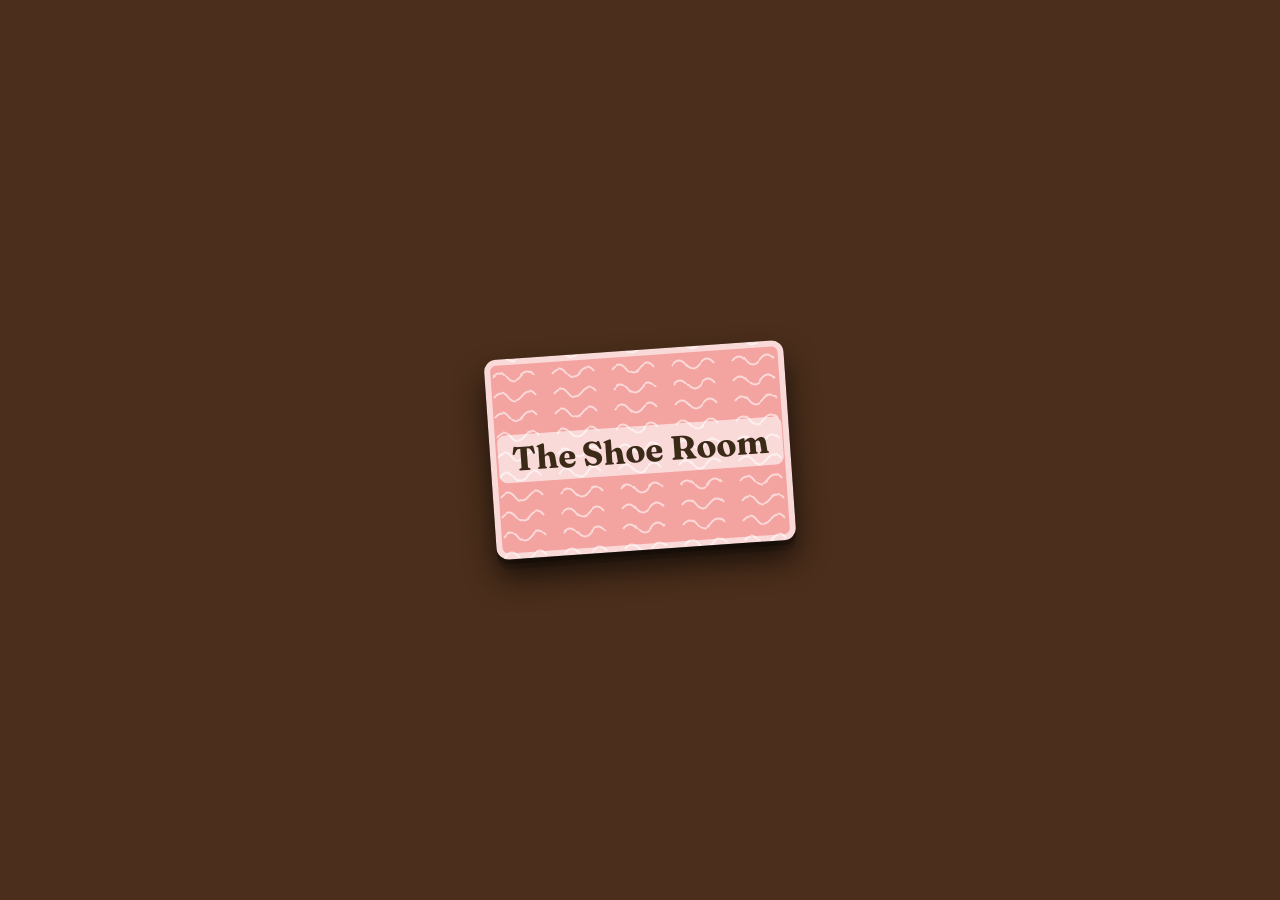
==== commit 45a342bc: "Update trainer: advanced deviations, phone layout, signed count entry, accuracy list Adds Illustriou" ====
--- a/index.html
+++ b/index.html
@@ -64,7 +64,7 @@
 .cbtn{position:fixed;top:calc(env(safe-area-inset-top,0px) + 10px);right:12px;z-index:30;padding:8px 14px;background:#120d0acc;backdrop-filter:blur(6px)}
 #chartM{position:fixed;inset:0;z-index:40;background:#000c;display:grid;place-items:center;padding:12px}
 .mbox{background:#17110d;border:1px solid #d6ad5266;border-radius:18px;max-width:640px;width:100%;max-height:92vh;overflow:auto;padding:16px}
-.mbox table{border-collapse:collapse;width:100%;font-size:.78rem;min-width:420px}
+.mbox table{border-collapse:collapse;width:100%;font-size:.78rem;min-width:0}
 .mbox th,.mbox td{border:1px solid #ffffff22;text-align:center;padding:4px 2px}
 .mbox th{color:var(--mute);font-weight:500}.mbox td{font-weight:700;color:#fff}
 .mbox td.cH{background:#2f7a4d}.mbox td.cS{background:#a63e35}.mbox td.cD{background:var(--brass);color:var(--ink)}.mbox td.cP{background:#4d6fb8}
@@ -127,12 +127,96 @@
 #mini .mi{font:700 1.3rem 'DM Sans',sans-serif;color:var(--brass);min-height:1.6em}
 #mini .mk{position:absolute;top:6px;right:12px;font:900 2.4rem/1 'DM Sans',sans-serif}
 #mini .mk.y{color:var(--good)}#mini .mk.n{color:var(--bad)}
+#setup{display:none!important}
+#intro{position:fixed;inset:0;z-index:90;background:#4b2e1b;overflow:auto;display:grid;place-items:center}
+#intro.m{align-content:start;padding:76px 12px 120px}
+.deck{position:absolute;left:50%;top:50%;width:min(60vw,300px);aspect-ratio:3/2;border-radius:12px;display:grid;place-items:center;text-align:center;font:700 clamp(1.3rem,5vw,2.1rem)/1.1 Fraunces,Georgia,serif;color:#3b2a18;cursor:pointer;border:6px solid #fff9;background-color:var(--dc);background-image:url('data:image/svg+xml,%3Csvg xmlns=%22http://www.w3.org/2000/svg%22 width=%2260%22 height=%2240%22%3E%3Cpath d=%22M2 12q7-9 14 0t14 0 14 0M2 32q7-9 14 0t14 0 14 0%22 fill=%22none%22 stroke=%22white%22 stroke-opacity=%22.6%22 stroke-width=%222%22/%3E%3C/svg%3E');box-shadow:0 5px 0 #0003,0 10px 0 #0002,0 18px 30px #000a;transition:transform .9s ease,opacity .5s;transform:translate(-50%,-50%) rotate(-4deg)}
+.dk1{--dc:#f3a3a0}.dk2{--dc:#a5cdf2;--dx:-15%;transform:translate(var(--dx),-5%) rotate(6deg)}
+.deck .dkt{background:#fff9;padding:6px 14px;border-radius:8px}
+#intro.s0 .dk1{animation:spin1 2.6s cubic-bezier(.12,.8,.2,1) both}
+#intro.s0 .dk1 .dkt{animation:fadeIn .9s 1.9s both}
+@keyframes spin1{from{transform:translate(-50%,-50%) rotate(1800deg) scale(.05)}to{transform:translate(-50%,-50%) rotate(-4deg) scale(1)}}
+@keyframes fadeIn{from{opacity:0}to{opacity:1}}
+#intro.s1 .dk1{transform:translate(-82%,-95%) rotate(-8deg)}
+#intro.s1 .dk2{animation:spin2 1.8s cubic-bezier(.12,.8,.2,1) both}
+@keyframes spin2{from{transform:translate(var(--dx),160vh) rotate(1080deg)}to{transform:translate(var(--dx),-5%) rotate(6deg)}}
+#intro.m .deck{pointer-events:none;opacity:0;animation:none}
+#intro.m .deck.sel{opacity:1;top:0;transform:translate(-50%,-72%) scale(.55)}
+.menu{width:min(94vw,780px);display:grid;grid-template-columns:1fr 1fr;gap:16px 20px}
+.mcard{position:relative;background:var(--ivory);color:#2a1e12;border-radius:14px;padding:22px 24px;box-shadow:0 10px 26px #0008;transform:rotate(var(--rot,0deg));animation:dealIn .9s cubic-bezier(.1,.8,.2,1) both;animation-delay:calc(var(--i,0)*.2s)}
+.mcard::before,.mcard::after{content:attr(data-i);position:absolute;font:700 .95rem Fraunces,Georgia,serif;color:#7a1e2b}
+.mcard::before{top:7px;left:11px}.mcard::after{bottom:7px;right:11px;transform:rotate(180deg)}
+.mcard h3{margin:0 0 4px;font:700 1.25rem Fraunces,Georgia,serif}
+.mcard.late{display:none}.mcard.late.in{display:block}
+.mcard .seg button{color:#3b2a18;border-color:#8a6a35;font-size:.85rem;min-width:0}
+.mcard .seg button[aria-pressed=true]{background:#6b1f2a;color:#f7f2e5;border-color:#6b1f2a}
+.mcard .small,.mcard p{color:#6b5638;margin:.3rem 0}
+@keyframes dealIn{from{transform:translateY(-120vh) rotate(-28deg)}to{transform:rotate(var(--rot,0deg))}}
+@media(max-width:640px){.menu{grid-template-columns:1fr}.mcard{grid-column:1!important;grid-row:auto!important}}
+.row2{display:flex;align-items:center;justify-content:space-between;gap:10px;margin:.65rem 0;font-size:.92rem}
+.row2 input[type=range]{flex:1;min-width:60px;accent-color:#7a1e2b}.rv{min-width:4.6ch;text-align:right}
+.sw{position:relative;display:inline-block;width:46px;height:26px;flex:none}
+.sw input{position:absolute;inset:0;opacity:0;margin:0;cursor:pointer;z-index:1}
+.sw i{position:absolute;inset:0;border-radius:99px;background:#8d7d68;transition:.2s}
+.sw i::after{content:'';position:absolute;left:3px;top:3px;width:20px;height:20px;border-radius:50%;background:#fff;transition:.2s}
+.sw input:checked+i{background:#2e8b57}.sw input:checked+i::after{transform:translateX(20px)}
+.sw input:focus-visible+i{outline:3px solid #fff}.sw input:disabled+i{opacity:.4}
+#table .bar label{display:inline-flex;gap:8px;align-items:center}
+#backDecks{position:fixed;left:14px;top:14px;display:none;z-index:96}#intro.m #backDecks{display:block}
+#bookBtn{position:fixed;right:18px;bottom:18px;width:78px;height:96px;border:0;cursor:pointer;display:none;background:linear-gradient(160deg,#6b1f2a,#3e0f17);border-radius:4px 8px 8px 4px;border-left:10px solid #2a0a10;box-shadow:inset 0 0 0 2px var(--brass),6px 8px 0 -2px #e8dcc0,0 10px 24px #000a;transform:rotate(-6deg);color:var(--brass);font:700 .85rem/1.1 Fraunces,Georgia,serif;letter-spacing:.06em;z-index:96}
+#intro.m #bookBtn{display:block}
+#book{z-index:95}
+.ptog{position:fixed;top:calc(env(safe-area-inset-top,0px) + 10px);right:152px;z-index:30;display:none;gap:8px;align-items:center;padding:6px 12px;border-radius:999px;background:#120d0acc;border:1px solid #d6ad5299;color:var(--text)}
+body.prac .ptog{display:flex}
+#table .felt{gap:4px;padding:12px 12px 14px}
+#table .zone,#table .row{min-height:calc(var(--cw)*1.4 + 28px)}
+#table .print{margin:0;font-size:.85rem;line-height:1.2}
+#table .msg{min-height:2.4em}
+#table.gm-prac #controls{min-height:52px}#table.gm-game #controls{min-height:118px}
+#table .bar{padding:14px 4px 4px}
+#table.gm-game .bar label,#table.gm-prac #accBtn{display:none}
+.chips{display:flex;gap:10px;justify-content:center;margin-bottom:8px}
+.chipb,.chip3d{border-radius:50%;border:4px dashed #fff9;color:#fff;font:700 .78rem 'DM Sans',sans-serif;box-shadow:0 3px 6px #000a;display:grid;place-items:center}
+.chipb{width:46px;height:46px;cursor:pointer}.chipb:disabled{opacity:.35}
+.chip3d{position:absolute;width:32px;height:32px;z-index:5;pointer-events:none;border-width:3px}
+.c5{background:#c0392b}.c25{background:#2e8b57}.c100{background:#222}.c500{background:#6a3fa0}
+.pop.sm{font-size:2.2rem}
+.shoeT{position:fixed;left:50%;top:42%;transform:translate(-50%,-50%);z-index:60;pointer-events:none;font:900 clamp(3rem,12vw,6rem)/1 Fraunces,Georgia,serif;color:#ff9a1f;-webkit-text-stroke:2px #5a2a00;text-shadow:0 0 24px #ff7a00,0 4px 0 #5a2a00;animation:shoeT 2.4s ease-out forwards;white-space:nowrap}
+@keyframes shoeT{0%{opacity:0;transform:translate(-50%,-50%) scale(.6)}15%{opacity:1;transform:translate(-50%,-50%) scale(1.1)}60%{opacity:1;transform:translate(-50%,-50%) scale(1)}100%{opacity:0;transform:translate(-50%,-50%) scale(1.05)}}
+.heat{position:fixed;inset:0;z-index:97;background:#000d;display:grid;place-items:center;text-align:center;padding:20px;font:900 clamp(1.8rem,7vw,3.4rem)/1.15 Fraunces,Georgia,serif;color:#ff7a6c}
+#accM{position:fixed;inset:0;z-index:40;background:#000c;display:grid;place-items:center;padding:12px}
+#mini .mkey{font:.62rem/1.3 'DM Sans',sans-serif;color:var(--mute);text-align:center;margin-top:auto}
+#shoe{display:grid;place-items:center;font:700 .85rem/1 'DM Sans',sans-serif;color:var(--brass);text-align:center;padding-bottom:6px}
+#shoe small{display:block;font-size:.5rem;font-weight:500;letter-spacing:.05em;color:var(--ivory)}
+#accTabs{display:none}
+#sgn{min-width:58px;font-size:1.2rem}
+button,.chipb{touch-action:manipulation;-webkit-tap-highlight-color:transparent}
+html,body{overflow-x:hidden}
+@media(pointer:coarse){.ptog{display:none!important}}
+@media(max-width:480px){.wrap{padding:8px;padding-top:54px}#table .felt{border-width:8px;padding:10px 6px 12px}.cbtn{padding:6px 10px;font-size:.85rem}.shoe{right:4%;width:40px;height:54px}.ask input{width:96px}.pop{font-size:2.4rem}}
 [hidden]{display:none!important}
 @media(min-width:640px){:root{--cw:78px}.felt{min-height:620px}}
+
+.sgn{display:inline-flex;gap:6px}
+.sgnb{padding:8px 0;width:44px;font-size:1.25rem;line-height:1}
+.sgnb[aria-pressed=true]{background:var(--brass);color:var(--ink);border-color:var(--brass)}
+.ask input#cnt{width:96px}
+
+.tw{overflow-x:auto}
+.mbox table.dv td,.mbox table.dv th{padding:5px 4px}
+@media(max-width:640px){.dk2{--dx:-34%}.mbox{padding:12px}.mbox table{font-size:.72rem}.mbox table.dv .small{font-size:.66rem}}
 </style>
 </head>
 <body>
 <button class="btn ghost cbtn" id="chartBtn">Strategy chart</button>
+<label class="ptog" id="popTog"><span class="small">Pop-up</span><span class="sw"><input type="checkbox" id="popChk"><i></i></span></label>
+<div id="intro" class="s0">
+ <div class="deck dk1" id="dk1"><span class="dkt" id="dkt1">The Shoe Room</span></div>
+ <div class="deck dk2" id="dk2" hidden><span class="dkt">Practice<br>Mode</span></div>
+ <div class="menu" id="menu" hidden></div>
+ <button class="btn ghost" id="backDecks">Back</button>
+ <button id="bookBtn" aria-label="Da Rules"><span>DA<br>RULES</span></button>
+</div>
 <div id="chartM" hidden role="dialog" aria-modal="true" aria-label="Basic strategy chart"><div class="mbox"><div style="display:flex;justify-content:space-between;align-items:center;margin-bottom:6px"><h2 style="font-size:1.3rem">Basic strategy</h2><button class="btn ghost" id="chartX">Close</button></div><div class="seg" id="chartTabs" style="margin:6px 0 10px"><button data-t="0" aria-pressed="true">Basic strategy</button><button data-t="1">Deviations</button></div><div id="chartB"></div></div></div>
 <div class="wrap">
 
@@ -385,11 +469,22 @@
 Object.assign(cfg,{mode:0,players:2,h17:0,bj:1.5,speed:600,len:20});
 const usd=x=>'$'+(+x.toFixed(2)),sgn=x=>(x>0?'+':x<0?'−':'')+usd(Math.abs(x));
 const BJL={1.2:'6 to 5',1.5:'3 to 2',2.5:'5 to 2'};
-const trueC=()=>G.rc/Math.max((G.shoe.length-G.pos)/52,.5);
+/* True count per the deviations guide: 2 decks divide by half-decks left, 4+ decks by whole decks left (nearest, never below the last deck). */
+const trueC=()=>{const left=(G.shoe.length-G.pos)/52,dl=G.decks===2?Math.max(.5,Math.round(left*2)/2):Math.max(1,Math.round(left));return G.rc/dl};
+const tcT=x=>fmt(+x.toFixed(1));
 const recBet=tc=>tc<1?5:Math.min(100,5+(Math.floor(tc)-1)*15);
 const avail=()=>G.bank-G.hands.reduce((a,h)=>a+h.bet,0)-(G.ins||0);
-const askH='<div class="ask"><label for="cnt">Running count?</label><input id="cnt" type="number" step="1" inputmode="numeric" autocomplete="off"><button class="btn" id="go">Lock in</button><span id="clock">0.0s</span></div>';
-function bindAsk(){$('go').onclick=submitCount;$('cnt').onkeydown=e=>{if(e.key==='Enter')submitCount()};$('cnt').focus()}
+const askH='<div class="ask"><label for="cnt">Running count?</label><span class="sgn"><button type="button" class="btn ghost sgnb" id="sgnN" aria-label="Negative count">\u2212</button><button type="button" class="btn ghost sgnb" id="sgnP" aria-label="Positive count">+</button></span><input id="cnt" type="text" inputmode="numeric" pattern="-?[0-9]*" autocomplete="off" enterkeyhint="done"><button class="btn" id="go">Lock in</button><span id="clock">0.0s</span></div>';
+function bindAsk(){
+ const i=$('cnt'),n=$('sgnN'),p=$('sgnP');
+ const clean=()=>{const v=i.value.replace(/[^0-9-]/g,'');i.value=(v.startsWith('-')?'-':'')+v.replace(/-/g,'')};
+ const sync=()=>{const neg=i.value.startsWith('-');n.setAttribute('aria-pressed',neg);p.setAttribute('aria-pressed',!neg&&i.value!=='')};
+ const sign=neg=>{clean();i.value=(neg?'-':'')+i.value.replace('-','');sync();i.focus()};
+ [n,p].forEach(b=>b.onpointerdown=e=>e.preventDefault());
+ n.onclick=()=>sign(true);p.onclick=()=>sign(false);
+ i.oninput=()=>{clean();sync()};
+ i.onkeydown=e=>{if(e.key==='Enter')submitCount();else if(e.key==='-'){e.preventDefault();sign(!i.value.startsWith('-'))}else if(e.key==='+'){e.preventDefault();sign(false)}};
+ $('go').onclick=submitCount;sync();i.focus()}
 [['segMode','mode'],['segPlayers','players'],['segH17','h17'],['segBJ','bj'],['segSpeed','speed'],['segLen','len']].forEach(([a,b])=>bindSeg(a,b));
 function applyMode(){document.querySelectorAll('[data-m]').forEach(e=>e.hidden=e.dataset.m!==(cfg.mode?'drill':'table'))}
 $('segMode').addEventListener('click',applyMode);applyMode();
@@ -421,7 +516,7 @@
 function canD(h){return h.cards.length===2&&!h.done&&avail()>=h.bet}
 function canS(h){return G.hands.length===1&&h.cards.length===2&&val(h.cards[0])===val(h.cards[1])&&avail()>=h.bet}
 
-function best(h,u,cd,cs){
+function basicBest(h,u,cd,cs){
  const{t,soft}=total(h.cards),H=cfg.h17;
  if(cs){const p=val(h.cards[0]);
   if(p===11||p===8)return'P';
@@ -568,7 +663,7 @@
  const hard=[['8 or less','2','6'],['9','2','7'],['10','2','8'],['11','2','9'],['12','3','9'],['13','3','10'],['14','4','10'],['15','5','10'],['16','6','10'],['17+','7','10']];
  const soft=[2,3,4,5,6,7,8,9].map(n=>['A,'+n,'A',String(n)]);
  const pairs=['2','3','4','5','6','7','8','9','10','A'].map(r=>[r+','+r,r,r]);
- return`<div class="small">${cfg.h17?'Dealer hits soft 17':'Dealer stands on all 17s'} · double after split · no surrender. Dealer’s card runs across the top.</div>`+tbl('Hard totals',hard,false)+tbl('Soft totals',soft,false)+tbl('Pairs',pairs,true)+`<p class="small">H hit · S stand · D double · Dh double, otherwise hit · Ds double, otherwise stand · P split · R surrender (when offered).<br>Bet ramp used for scoring: $5 below a true count of +1, then $15 more per true count point, capped at $100.</p>`}
+ return`<div class="small">${cfg.h17?'Dealer hits soft 17':'Dealer stands on all 17s'} · double after split · ${cfg.sur?'late surrender (R)':'no surrender'}. Dealer’s card runs across the top.</div>`+tbl('Hard totals',hard,false)+tbl('Soft totals',soft,false)+tbl('Pairs',pairs,true)+`<p class="small">H hit · S stand · D double · Dh double, otherwise hit · Ds double, otherwise stand · P split · R surrender (when offered).<br>Bet ramp used for scoring: $5 below a true count of +1, then $15 more per true count point, capped at $100.</p>`}
 $('chartBtn').onclick=()=>{$('chartB').innerHTML=chartHTML();$('chartM').hidden=false;$('chartX').focus()};
 $('chartX').onclick=()=>{$('chartM').hidden=true};
 $('chartM').onclick=e=>{if(e.target.id==='chartM')e.target.hidden=true};
@@ -596,7 +691,7 @@
    ${tile('Count score',cs===null?'–':cs,'Right answers earn 100 points under 3s, fading to 40 at 12s')}
    ${ss===null?'':tile('Strategy score',ss,G.strat.ok+' of '+G.strat.n+' decisions')}
    ${bs===null?'':tile('Bet sizing score',bs,'Bets vs. a $5 to $100 ramp by true count')}
-   ${dr?'':tile('Bankroll',usd(G.bank),sgn(G.bank-1000)+' from $1,000')}
+   ${''}
   </div>
   <p class="small">Overall is count 45%, strategy 30%, bet sizing 25%. Burst drills score the count only.</p>
   ${G.strat.miss.length?`<h2 style="font-size:1.2rem">Strategy slips</h2><ul class="miss">${G.strat.miss.slice(-8).map(x=>`<li>${x}</li>`).join('')}</ul>`:''}
@@ -660,19 +755,77 @@
 /* Round 4: rhythm popups, true-count deviations, deviation chart tab, saved progress */
 cfg.dev=0;bindSeg('segDev','dev');
 let NODEV=false,LD='',streak=0;
-const DEVS=[['h',16,10,0,'S'],['h',15,10,4,'S'],['p',10,5,5,'P'],['p',10,6,4,'P'],['h',10,10,4,'D'],['h',12,3,2,'S'],['h',12,2,3,'S'],['h',11,11,1,'D'],['h',9,2,1,'D'],['h',10,11,4,'D'],['h',9,7,3,'D'],['h',16,9,5,'S'],['h',13,2,-1,'H','<'],['h',12,4,0,'H','<'],['h',12,5,-2,'H','<'],['h',12,6,-1,'H','<'],['h',13,3,-2,'H','<'],['h',8,6,2,'D']];
-function dev(h,u,b,cd,cs){
- if(!cfg.dev||NODEV||h.skill||!G||!G.shoe)return b;
- const{t,soft}=total(h.cards),tc=Math.floor(trueC());
- for(const[k,v,uu,i,a,lt]of DEVS){
-  if(uu!==u||(cfg.sur&&k==='h'&&((v===16&&u>=9)||(v===15&&u===10))))continue;
-  if(k==='p'?!(cs&&val(h.cards[0])===v):(soft||cs||t!==v))continue;
-  if(lt?tc>=i:tc<i)return b;
-  if((a==='D'&&!cd)||(a==='P'&&!cs))return b;
-  if(a!==b)LD=` Index play: true count ${fmt(tc)} vs index ${fmt(i)}.`;
-  return a}
+/* Count-deviation engine.
+   cfg.dev: 0 = off, 1 = Illustrious 18 (standard multi-deck numbers), 2 = Advanced (the full guide, adjusted for H17 and 2-deck shoes).
+   Row: k kind, v hand value, u dealer card, a play at or above the index, c Illustrious number, m multi-deck number, d 2-deck number,
+   lt = play a when BELOW the index (stand at or above it), lo = play when the index is not reached (Advanced only). */
+const S17=(s,h)=>({s,h});
+const IDX=[
+ {k:'ins',u:11,a:'I',c:3,m:3,d:{n:2.5,late:2}},
+ {k:'pair',v:10,u:4,a:'P',m:6},
+ {k:'pair',v:10,u:5,a:'P',c:5,m:5,d:4},
+ {k:'pair',v:10,u:6,a:'P',c:4,m:4,d:{n:4,late:3}},
+ {k:'hard',v:16,u:9,a:'S',c:5,m:5},
+ {k:'hard',v:16,u:10,a:'S',c:0,m:0},
+ {k:'hard',v:15,u:10,a:'S',c:4,m:4},
+ {k:'hard',v:13,u:2,a:'H',lt:1,c:-1,m:-1},
+ {k:'hard',v:13,u:3,a:'H',lt:1,c:-2,m:-2},
+ {k:'hard',v:12,u:2,a:'S',c:3,m:3},
+ {k:'hard',v:12,u:3,a:'S',c:2,m:2},
+ {k:'hard',v:12,u:4,a:'H',lt:1,c:0,m:0},
+ {k:'hard',v:12,u:5,a:'H',lt:1,c:-2,m:-2},
+ {k:'hard',v:12,u:6,a:'H',lt:1,c:-1,m:S17(-1,-3)},
+ {k:'hard',v:11,u:11,a:'D',lo:'H',c:1,m:S17(1,-1),d:S17(0,-2)},
+ {k:'hard',v:10,u:10,a:'D',c:4,m:4},
+ {k:'hard',v:10,u:11,a:'D',c:4,m:S17(4,3),d:S17(3,2)},
+ {k:'hard',v:9,u:2,a:'D',c:1,m:1,d:S17(1,0)},
+ {k:'hard',v:9,u:7,a:'D',c:3,m:3},
+ {k:'hard',v:8,u:6,a:'D',c:2,m:2,d:1},
+ {k:'hard',v:8,u:5,a:'D',d:3},
+ {k:'soft',v:20,u:4,a:'D',m:6},
+ {k:'soft',v:20,u:5,a:'D',m:5},
+ {k:'soft',v:20,u:6,a:'D',m:4},
+ {k:'soft',v:19,u:5,a:'D',m:1},
+ {k:'soft',v:19,u:6,a:'D',m:S17(1,null),d:S17(0,null)},
+ {k:'soft',v:17,u:2,a:'D',m:1},
+ {k:'sur',v:14,u:10,a:'R',c:3,m:3},
+ {k:'sur',v:15,u:9,a:'R',c:2,m:2},
+ {k:'sur',v:15,u:10,a:'R',c:0,m:0},
+ {k:'sur',v:15,u:11,a:'R',c:1,m:S17(1,-1),d:S17(2,0)}
+];
+const lateShoe=()=>!!G&&!!G.shoe&&(G.shoe.length-G.pos)/52<=1;
+function iv(r,lvl,chart){
+ if(!lvl)return null;
+ let v=lvl===1?r.c:(cfg.decks===2&&r.d!==undefined?r.d:r.m);
+ if(v===undefined||v===null)return null;
+ if(typeof v==='object')v='n' in v?((!chart&&lateShoe())?v.late:v.n):(cfg.h17?v.h:v.s);
+ return v}
+const insIdx=(lvl,chart)=>iv(IDX[0],lvl,chart);
+function surrPlay(h,u,b,lvl){
+ if(!cfg.sur||h.skill||h.cards.length!==2||(G&&G.hands&&G.hands.length>1))return false;
+ const{t,soft}=total(h.cards);
+ if(soft||b==='P')return false;
+ if(t===16&&u>=9)return true;
+ if(t===17&&u===11)return !!cfg.h17;
+ const r=lvl?IDX.find(x=>x.k==='sur'&&x.v===t&&x.u===u):null,i=r?iv(r,lvl):null;
+ if(i!==null){const tc=trueC();if(tc>=i){LD=` Index play: true count ${tcT(tc)} vs index ${fmt(i)}.`;return true}return false}
+ return t===15&&(u===10||(u===11&&!!cfg.h17))}
+function idxPlay(h,u,b,cd,cs,lvl){
+ const{t,soft}=total(h.cards),tc=trueC();
+ for(const r of IDX){
+  if(r.u!==u||r.k==='ins'||r.k==='sur')continue;
+  if(r.k==='pair'){if(!(cs&&val(h.cards[0])===r.v))continue}
+  else if(b==='P'||t!==r.v||soft!==(r.k==='soft'))continue;
+  const i=iv(r,lvl);if(i===null)continue;
+  if(r.lt?tc>=i:tc<i){const o=(lvl===2&&r.lo)||b;if(o!==b)LD=` Index play: true count ${tcT(tc)} vs index ${fmt(i)}.`;return o}
+  if((r.a==='D'&&!cd)||(r.a==='P'&&!cs))return b;
+  if(r.a!==b)LD=` Index play: true count ${tcT(tc)} vs index ${fmt(i)}.`;
+  return r.a}
  return b}
-const baseBest=best;best=function(h,u,cd,cs){return dev(h,u,baseBest(h,u,cd,cs),cd,cs)};
+function best(h,u,cd,cs){
+ const b=basicBest(h,u,cd,cs),lvl=(NODEV||h.skill||!G||!G.shoe)?0:(cfg.dev|0);
+ if(surrPlay(h,u,b,lvl))return'R';
+ return lvl?idxPlay(h,u,b,cd,cs,lvl):b}
 
 function pop(ok){
  streak=ok?streak+1:0;
@@ -688,14 +841,29 @@
 const baseChart=chartHTML;
 chartHTML=function(){NODEV=true;try{return baseChart()}finally{NODEV=false}};
 function devHTML(){
- const T={S:'Stand',H:'Hit',D:'Double',P:'Split'},L=u=>u===11?'A':u,th='<tr><th>Hand</th><th>Dealer</th><th>Play</th></tr>';
- const tr=r=>`<tr><td>${r[0]}</td><td>${r[1]}</td><td>${r[2]}</td></tr>`;
- const rows=DEVS.map(([k,v,u,i,a,lt])=>tr([k==='p'?v+','+v:'Hard '+v,L(u),lt?'Hit below '+fmt(i):T[a]+' at '+fmt(i)+' or higher'])).join('');
- const ref=[['Insurance','A','Take at +3 or higher'],['Hard 14','10','Surrender at +3 or higher'],['Hard 15','10','Surrender at 0 or higher'],['Hard 15','9','Surrender at +2 or higher'],['Hard 15','A','Surrender at +1 or higher']].map(tr).join('');
+ const dk=cfg.decks||6,T={S:'Stand',H:'Hit',D:'Double',P:'Split',R:'Surrender',I:'Take insurance'},L=u=>u===11?'A':u;
+ const C=a=>a.map(x=>({r:String(x)}));
+ const handOf=r=>r.k==='pair'?{cards:C([10,10])}:r.k==='soft'?{cards:C(['A',r.v-11])}:{cards:C(r.v>=12?[10,r.v-10]:r.v===11?[5,6]:r.v===10?[4,6]:r.v===9?[4,5]:[3,5])};
+ const bas=r=>r.k==='ins'?'Decline':r.k==='sur'?'Hit':NAMES[basicBest(handOf(r),r.u,true,r.k==='pair')];
+ const hn=r=>r.k==='ins'?'Insurance':r.k==='pair'?r.v+','+r.v:r.k==='soft'?'Soft '+r.v+' (A,'+(r.v-11)+')':'Hard '+r.v;
+ const late=r=>(dk===2&&r.d&&typeof r.d==='object'&&'n' in r.d)?' ('+fmt(r.d.late)+' late in the shoe)':'';
+ const row=(r,i,lvl,tag)=>{
+  const f=fmt(i),rev=r.lt||(lvl===2&&r.lo&&bas(r)==='Double');
+  const play=rev?'Hit':T[r.a],tr=rev?'Below '+f+'<br><span class="small">'+(r.lt?'stand':'double')+' at '+f+' or higher</span>':f+' or higher'+(lvl===2?late(r):'');
+  return`<tr><td>${hn(r)}</td><td>${L(r.u)}</td><td>${bas(r)}</td><td>${play}</td><td>${tr}${tag?'<br><span class="small">'+tag+'</span>':''}</td></tr>`};
+ const th='<tr><th>Hand</th><th>Dealer</th><th>Basic</th><th>Play</th><th>True count</th></tr>';
+ const A=IDX.filter(r=>r.c!==undefined).map(r=>{const rw=row(r,iv(r,1),1);return(bas(r)===T[r.a]&&!r.lt)?rw.replace('</td></tr>','<br><span class="small">Same as basic if the dealer hits soft 17</span></td></tr>'):rw}).join('');
+ const B=IDX.map(r=>{const i=iv(r,2,true),lt2=dk===2&&r.d&&typeof r.d==='object'&&'n' in r.d;if(i===null||(i===r.c&&!lt2))return'';return row(r,i,2,r.c===undefined?'New in Advanced':i===r.c?'Same number, lower late in the shoe':'Adjusted, Illustrious '+fmt(r.c))}).join('');
  const h='style="margin:12px 0 4px;font-size:1rem"';
- return`<div class="small">Index = true count (running count ÷ decks left, rounded down). Hi-Lo, dealer stands on soft 17, multi-deck. Make the play at the index or higher, otherwise follow basic strategy. “Hit below” plays are the reverse: basic strategy stands, but hit when the count is under the index.</div><h3 ${h}>Illustrious 18 plays (plus 8 vs 6)</h3><table>${th}${rows}</table><h3 ${h}>Insurance and the Fab 4 surrenders (played when the house rules offer them)</h3><table>${th}${ref}</table>`}
-function showTab(t){[...$('chartTabs').children].forEach((b,i)=>b.setAttribute('aria-pressed',i===t));$('chartB').innerHTML=t?devHTML():chartHTML()}
-$('chartBtn').onclick=()=>{showTab(0);$('chartM').hidden=false;$('chartX').focus()};
+ const conv=dk===2?'half-decks left (2, 1.5, 1, 0.5)':'whole decks left ('+[...Array(dk)].map((_,i)=>dk-i).join(', ')+')';
+ return`<div class="small">${cfg.h17?'Dealer hits soft 17':'Dealer stands on soft 17'} · ${dk} decks. True count = running count ÷ ${conv}, to the nearest. Play basic strategy until the true count reaches the number. “Below” plays are the reverse: stand (or double) at the number or higher, and make the listed play under it. Surrender comes first when the table offers it.</div>
+ <h3 ${h}>Illustrious 18 (plus 8 vs 6, insurance, and the Fab 4 surrenders)</h3><div class="tw"><table class="dv">${th}${A}</table></div>
+ <h3 ${h}>Advanced: new plays and adjustments for your rules</h3><div class="tw"><table class="dv">${th}${B}</table></div>
+ <p class="small">Illustrious 18 uses the standard multi-deck numbers. Advanced also applies the dealer’s soft 17 rule and the double-deck changes. This trainer always allows double after split. In 2-deck games that ban it, split 10s at about +1 higher.</p>`}
+function showTab(t){[...$('chartTabs').children].forEach((b,i)=>b.setAttribute('aria-pressed',i===t));$('chartM').querySelector('h2').textContent=t?'Count deviations':'Basic strategy';$('chartB').innerHTML=t?devHTML():chartHTML()}
+$('chartBtn').onclick=()=>{
+ if(!$('intro').hidden){const src=cfg.gm==='game'?(GC.custom?GC:STD):PC;Object.assign(cfg,{decks:src.decks,h17:src.h17,sur:src.sur,ins:src.ins})}
+ showTab(0);$('chartM').hidden=false;$('chartX').focus()};
 $('chartTabs').onclick=e=>{const b=e.target.closest('button');if(b)showTab(+b.dataset.t)};
 
 const HK='bj-hist';
@@ -712,7 +880,7 @@
  baseRes();
  const m=/Session score (\d+)/.exec($('results').textContent);
  if(m&&!G.saved){G.saved=1;const c=G.checks,n=c.length;
-  saveH({d:Date.now(),m:G.mode,s:+m[1],a:n?Math.round(c.filter(x=>x.ok).length/n*100):null,t:n?+(c.reduce((s,x)=>s+x.dt,0)/n/1000).toFixed(1):null,b:G.mode==='table'?G.bank:null})}
+  saveH({d:Date.now(),m:G.mode,s:+m[1],a:n?Math.round(c.filter(x=>x.ok).length/n*100):null,t:n?+(c.reduce((s,x)=>s+x.dt,0)/n/1000).toFixed(1):null,b:G.mode==='table'&&G.gm==='game'?G.bank:null})}
  const ag=$('again'),o=ag.onclick;ag.onclick=()=>{o();renderH()}};
 $('end').onclick=showResults;$('dEnd').onclick=showResults;
 renderH();
@@ -731,15 +899,6 @@
 document.addEventListener('keydown',e=>{if(e.key==='Escape'&&!$('book').hidden)closeBook()});
 sumRules();
 
-function surrOK(h,u){
- if(!cfg.sur||h.skill||h.cards.length!==2||(G&&G.hands&&G.hands.length>1))return false;
- const{t,soft}=total(h.cards);if(soft||val(h.cards[0])===val(h.cards[1]))return false;
- const d=cfg.dev&&!NODEV&&G&&G.shoe,tc=d?Math.floor(trueC()):0,L=()=>{LD=` Index play: true count ${fmt(tc)}.`;return true};
- if(t===16&&u>=9)return true;
- if(t===15&&u===10)return d?(tc>=0?L():false):true;
- if(d){if(t===14&&u===10)return tc>=3?L():false;if(t===15&&u===9)return tc>=2?L():false;if(t===15&&u===11)return tc>=1?L():false}
- return !!cfg.h17&&u===11&&(t===15||t===17)}
-const baseBest3=best;best=function(h,u,cd,cs){return surrOK(h,u)?'R':baseBest3(h,u,cd,cs)};
 const canR=h=>cfg.sur&&h&&G.phase==='play'&&G.hands.length===1&&h.cards.length===2&&!h.done;
 function doSurr(){
  if(G.phase!=='play')return;const h=G.hands[G.cur];if(!canR(h))return;
@@ -763,10 +922,10 @@
  const me=G.hands[0],pbj=total(me.cards).t===21,dbj=val(G.dealer[0])>=10&&total(G.dealer).t===21;
  if(pbj||dbj){reveal();settle();endRound()}else{G.phase='play';render()}}
 function takeIns(y){
- const me=G.hands[0],tc=Math.floor(trueC()),want=!!cfg.dev&&tc>=3,ok=!!y===want;
- G.strat.n++;if(ok)G.strat.ok++;else G.strat.miss.push(`Insurance at true count ${fmt(tc)}: ${want?'take it':'decline'} (you ${y?'took':'declined'} it)`);
- const at=cfg.dev?` at true count ${fmt(tc)}`:'';
- G.fb={ok,t:ok?`${y?'Taking':'Declining'} insurance${at} is right.`:(want?`Take insurance${at} (index +3).`:cfg.dev?`Decline insurance${at} (index +3).`:'Basic strategy never takes insurance.')};
+ const me=G.hands[0],lvl=cfg.dev|0,i=insIdx(lvl),tc=trueC(),want=lvl>0&&i!==null&&tc>=i,ok=!!y===want;
+ G.strat.n++;if(ok)G.strat.ok++;else G.strat.miss.push(`Insurance at true count ${tcT(tc)}: ${want?'take it':'decline'} (you ${y?'took':'declined'} it)`);
+ const at=lvl?` at true count ${tcT(tc)}`:'';
+ G.fb={ok,t:ok?`${y?'Taking':'Declining'} insurance${at} is right.`:(want?`Take insurance${at} (index ${fmt(i)}).`:lvl?`Decline insurance${at} (index ${fmt(i)}).`:'Basic strategy never takes insurance.')};
  if(y)G.ins=me.bet/2;
  pop(ok);peekThen()}
 function settle(){
@@ -847,11 +1006,11 @@
  const on=cfg.tot,now=Date.now(),fin=['wait','check','between'].includes(G.phase);
  const put=(el,txt,until)=>{if(!el)return;el.textContent=txt;
   if(until>now){el.style.visibility='hidden';setTimeout(()=>{el.style.visibility=''},until-now)}else el.style.visibility=''};
- put($('dealer').querySelector('.tot'),!on?'':fin?'Dealer '+handLabel(G.dealer):G.phase==='dealer'?'':'Dealer shows '+(G.dealer[0].r==='A'?'A':val(G.dealer[0])),fin?ANIM:ANIM_D);
+ put($('dealer').querySelector('.tot'),(!on||!G.dealer.length)?'':fin?'Dealer '+handLabel(G.dealer):G.phase==='dealer'?'':'Dealer shows '+(G.dealer[0].r==='A'?'A':val(G.dealer[0])),fin?ANIM:ANIM_D);
  [...$('seats').children].forEach((n,i)=>{const h=G.others[i];
   if(h)put(n.querySelector('.tot'),fin?[on?handLabel(h.cards):'',h.res||''].filter(Boolean).join(' · '):'',ANIM)});
  [...$('player').querySelectorAll('.hand')].forEach((n,i)=>{const h=G.hands[i];
-  if(h)put(n.querySelector('.tot'),[on?handLabel(h.cards):'',usd(h.bet)].filter(Boolean).join(' · '),ANIM_P)})}
+  if(h)put(n.querySelector('.tot'),[on?handLabel(h.cards):'',G.gm==='game'?usd(h.bet):''].filter(Boolean).join(' · '),ANIM_P)})}
 const baseRender4=render;
 render=function(){baseRender4();setTots()};
 </script>
@@ -872,7 +1031,7 @@
  const os=G.others.map(grp);
  if(p!=='check')MB='';
  const mk=MK&&Date.now()-MK.t<1600?`<div class="mk ${MK.ok?'y':'n'}">${MK.ok?'✓':'✗'}</div>`:'';
- MINI.innerHTML=`<div class="mr">${dl}</div><div class="two"><div class="mside">${os.filter((_,i)=>i%2===0).join('')}</div><div class="mme">${G.hands.map(grp).join('')}</div><div class="mside">${os.filter((_,i)=>i%2===1).join('')}</div></div><div class="mi">${p==='bet'?'$'+G.bet:p==='check'?(MB||'_'):''}</div>${mk}`}
+ MINI.innerHTML=`<div class="mr">${dl}</div><div class="two"><div class="mside">${os.filter((_,i)=>i%2===0).join('')}</div><div class="mme">${G.hands.map(grp).join('')}</div><div class="mside">${os.filter((_,i)=>i%2===1).join('')}</div></div><div class="mi">${p==='check'?(MB||'_'):''}</div><div class="mkey">H hit · S stand · D double · P split · R surrender · Y/N insurance · Enter bet or next · digits count · Esc end</div>${mk}`}
 function miniMark(ok){MK={ok,t:Date.now()};renderMini();setTimeout(renderMini,1700)}
 function miniKey(e){
  if(!MINI_ON||!G||G.mode!=='table'||e.ctrlKey||e.metaKey)return;
@@ -887,7 +1046,7 @@
  else if(p==='play'){if(K.length===1&&'HSDPR'.includes(K))act(K)}
  else if(p==='insure'){if(K==='Y')takeIns(1);else if(K==='N')takeIns(0)}
  else if(p==='check'){
-  if(/^[0-9]$/.test(k))MB+=k;else if(k==='-'&&!MB)MB='-';else if(k==='Backspace')MB=MB.slice(0,-1);
+  if(/^[0-9]$/.test(k))MB+=k;else if(k==='-')MB=MB.startsWith('-')?MB.slice(1):'-'+MB;else if(k==='+')MB=MB.replace('-','');else if(k==='Backspace')MB=MB.slice(0,-1);
   else if(k==='Enter'&&MB!==''&&MB!=='-'){const c=$('cnt');if(c){c.value=MB;submitCount();return}}
   e.preventDefault();renderMini()}
  else if(p==='between'&&(k==='Enter'||k===' ')){e.preventDefault();nextRound()}}
@@ -896,7 +1055,7 @@
  let ok=false;
  if(window.documentPictureInPicture){
   try{
-   const w=await documentPictureInPicture.requestWindow({width:330,height:240});
+   const w=await documentPictureInPicture.requestWindow({width:330,height:290});
    document.querySelectorAll('link[rel=stylesheet]').forEach(l=>w.document.head.append(l.cloneNode(true)));
    [...document.styleSheets].forEach(ss=>{try{const s=w.document.createElement('style');s.textContent=[...ss.cssRules].map(r=>r.cssText).join('\n');w.document.head.append(s)}catch(e){}});
    w.document.body.style.margin='0';w.document.body.append(MINI);
@@ -909,7 +1068,7 @@
  MINI_ON=false;
  if(PIPW){const w=PIPW;PIPW=null;try{w.close()}catch(e){}}
  MINI.remove();MINI.classList.remove('float');hold.hidden=true;
- if(restore&&G&&G.mode==='table'&&$('results').hidden&&$('setup').hidden){$('table').hidden=false;render()}}
+ if(restore&&G&&G.mode==='table'&&$('results').hidden&&$('intro').hidden){$('table').hidden=false;render()}}
 document.addEventListener('keydown',e=>{if(MINI_ON){miniKey(e);e.stopPropagation()}},true);
 $('start').addEventListener('click',()=>{if(cfg.pop&&!cfg.mode)openMini()});
 const baseRender5=render;
@@ -920,5 +1079,222 @@
 showResults=function(){baseRes2();if(MINI_ON)closeMini(false)};
 $('end').onclick=showResults;$('dEnd').onclick=showResults;
 </script>
+<script>
+/* Round 9: intro, mode menus, Practice and Game modes */
+const STOPS={decks:[2,4,6],bj:[1.2,1.5,2.5],every:[0,1,2,3],speed:[1000,600,350],len:[10,20,30],maxp:[1,2,3,4],maxSplit:[0,1,2,3]};
+const LAB={decks:v=>v+' decks',bj:v=>BJL[v],every:v=>v?'Every '+v:'Off',speed:v=>v/1000+'s',len:v=>v+' cards',maxp:v=>v,maxSplit:v=>v};
+const PC={mode:0,decks:6,h17:1,bj:1.5,sur:1,ins:0,every:3,dev:0,tot:0,addp:0,maxp:2,rand:0,speed:600,len:20};
+const GC={custom:0,decks:6,h17:1,bj:1.5,sur:1,ins:1,maxSplit:3,tot:0};
+const STD={decks:6,h17:1,bj:1.5,sur:1,ins:1,maxSplit:3,tot:0};
+const OB=o=>o==='G'?GC:PC;
+const sw=(o,k,l,dis)=>`<label class='row2'><span>${l}</span><span class='sw'><input type='checkbox' data-o='${o}' data-k='${k}' ${!dis&&OB(o)[k]?'checked':''} ${dis?'disabled':''}><i></i></span></label>`;
+const sl=(o,k,l)=>`<label class='row2'><span>${l}</span><input type='range' data-o='${o}' data-k='${k}' min='0' max='${STOPS[k].length-1}' step='1' value='${STOPS[k].indexOf(OB(o)[k])}'><b class='rv'>${LAB[k](OB(o)[k])}</b></label>`;
+const sg=(o,k,l,opts)=>`<div class='row2' style='display:block'><span>${l}</span><div class='seg' data-o='${o}' data-k='${k}' style='margin-top:6px'>${opts.map(([v,t])=>`<button data-v='${v}' aria-pressed='${OB(o)[k]===v}'>${t}</button>`).join('')}</div></div>`;
+document.addEventListener('click',e=>{const b=e.target.closest('.seg[data-o] button');if(!b)return;const g=b.parentElement;OB(g.dataset.o)[g.dataset.k]=+b.dataset.v;[...g.children].forEach(x=>x.setAttribute('aria-pressed',x===b))});
+document.addEventListener('input',e=>{const t=e.target,k=t.dataset&&t.dataset.k;if(!k)return;const o=OB(t.dataset.o);
+ if(t.type==='range'){o[k]=STOPS[k][+t.value];const b=t.parentElement.querySelector('.rv');if(b)b.textContent=LAB[k](o[k])}
+ else{o[k]=t.checked?1:0;
+  if(k==='addp')document.querySelectorAll('#menu .ap').forEach(x=>x.hidden=!o.addp);
+  if(k==='mode')document.querySelectorAll('#menu .dr').forEach(x=>x.hidden=!o.mode)}});
+function GSTART(){try{return Math.max(200,+localStorage.getItem('bj-gm-start')||200)}catch(e){return 200}}
+const HIST=$('hist');
+{const bar=document.querySelector('#table .bar');$('table').append(bar);
+ const ab=document.createElement('button');ab.className='btn ghost';ab.id='accBtn';ab.textContent='View accuracy';ab.disabled=true;$('end').before(ab);
+ ['tCount','tHint'].forEach(id=>{const i=$(id),s=document.createElement('span');s.className='sw';i.replaceWith(s);s.append(i,document.createElement('i'))})}
+
+function practiceMenu(){return `
+<div class='mcard' data-i='A♠' style='--rot:-2deg;--i:0;grid-column:1'><h3>Session</h3>${sw('P','mode','Burst drill')}${sl('P','every','Count check')}<div class='dr' ${PC.mode?'':'hidden'}>${sl('P','speed','Flash speed')}${sl('P','len','Cards per burst')}</div></div>
+<div class='mcard' data-i='K♣' style='--rot:1.5deg;--i:1;grid-column:2'><h3>Play</h3>${sg('P','dev','Count deviations',[[0,'Off'],[1,'Illustrious 18'],[2,'Advanced']])}<p class='small'>Advanced adds soft doubles and 10s vs 4, and adjusts for your dealer rule and shoe size.</p>${sw('P','tot','Show hand totals')}</div>
+<div class='mcard' data-i='7♦' style='--rot:2deg;--i:2;grid-column:1'><h3>Table</h3>${sw('P','addp','Additional players')}<div class='ap' ${PC.addp?'':'hidden'}>${sl('P','maxp','Max players')}${sw('P','rand','Randomized throughout')}</div></div>
+<div class='mcard' data-i='Q♥' style='--rot:-1.5deg;--i:3;grid-column:2'><h3>Ready?</h3><button class='btn' id='goBtn'>Deal me in</button><div id='histHold' class='small' style='margin-top:10px'></div></div>`}
+function gameMenu(){return `
+<div class='mcard late${GC.custom?' in':''}' data-i='K♠' style='--rot:-2deg;--i:0;grid-column:1;grid-row:1'><h3>Custom rules</h3>${sl('G','decks','Shoe')}${sw('G','h17','Dealer hits soft 17')}${sl('G','bj','Blackjack pays')}${sw('G','sur','Surrender')}${sw('G','ins','Insurance')}${sl('G','maxSplit','Max splits')}${sw('G','tot','Show hand totals')}</div>
+<div class='mcard' data-i='Q♥' style='--rot:2deg;--i:1;grid-column:2;grid-row:1'><h3>Rules</h3><div class='seg' id='segStd'><button data-v='0' ${GC.custom?'':"aria-pressed='true'"}>Standard Rules</button><button data-v='1' ${GC.custom?"aria-pressed='true'":''}>Custom Rules</button></div><p class='small'>6 decks · dealer hits soft 17 · blackjack pays 3 to 2 · insurance and surrender offered · split up to 3 times (aces once)</p></div>
+<div class='mcard' data-i='J♦' style='--rot:-1deg;--i:2;grid-column:1;grid-row:2'><h3>Bankroll</h3><p>Start with <b>${usd(GSTART())}</b></p><p class='small'>Reach $300 and your next session starts there, then every $100 after. View accuracy scores each play against basic strategy and the Advanced deviations.</p>${sw('P','addp','Additional players',1)}<div class='small'>Coming soon in Game Mode</div></div>
+<div class='mcard' data-i='A♣' style='--rot:1.5deg;--i:3;grid-column:2;grid-row:2'><h3>Ready?</h3><button class='btn' id='goBtn'>Sit down</button></div>`}
+function fillBook(kind){
+ const P=kind==='practice',E=GC.custom?GC:STD;
+ $('bkL').innerHTML='<h2>The Shoe</h2><p class="small">Cards, dealer and payouts</p>'+(P?sl('P','decks','Shoe')+sl('P','bj','Blackjack pays'):`<p>${E.decks} decks<br>Dealer ${E.h17?'hits':'stands on'} soft 17<br>Blackjack pays ${BJL[E.bj]}</p>`);
+ $('bkR').innerHTML='<h2>The Table</h2><p class="small">Dealer rules and side options</p>'+(P?sw('P','h17','Dealer hits soft 17')+sw('P','sur','Surrender')+sw('P','ins','Insurance'):`<p>Surrender ${E.sur?'offered':'not offered'}<br>Insurance ${E.ins?'offered':'not offered'}<br>Split up to ${E.maxSplit} times (aces once)</p>`)+'<button class="btn" id="bkDone" style="background:#6b1f2a;color:#f7f2e5">Done</button>';
+ $('bkDone').onclick=closeBook}
+function openMenu(kind){
+ const I=$('intro');I.hidden=false;I.className='m '+kind;cfg.gm=kind;
+ $('dk2').hidden=false;$('dkt1').textContent='Game Mode';
+ $('dk1').classList.toggle('sel',kind==='game');$('dk2').classList.toggle('sel',kind==='practice');
+ const m=$('menu');m.hidden=false;m.innerHTML=kind==='game'?gameMenu():practiceMenu();
+ if(kind==='practice'){$('histHold').append(HIST);renderH()}
+ $('goBtn').onclick=()=>launch(kind);
+ if(kind==='game')$('segStd').onclick=e=>{const b=e.target.closest('button');if(!b)return;GC.custom=+b.dataset.v;
+  [...$('segStd').children].forEach(x=>x.setAttribute('aria-pressed',x===b));
+  const c=m.querySelector('.late');c.classList.remove('in');void c.offsetWidth;if(GC.custom)c.classList.add('in')};
+ fillBook(kind)}
+const T0=Date.now();
+$('dk1').onclick=()=>{const I=$('intro');
+ if(I.classList.contains('s0')){if(Date.now()-T0<2200)return;I.className='s1';$('dkt1').textContent='Game Mode';$('dk2').hidden=false}
+ else if(I.classList.contains('s1'))openMenu('game')};
+$('dk2').onclick=()=>{if($('intro').classList.contains('s1'))openMenu('practice')};
+$('backDecks').onclick=()=>{$('intro').className='s1';$('menu').hidden=true;$('dk1').classList.remove('sel');$('dk2').classList.remove('sel')};
+$('bookBtn').onclick=()=>{openBook()};
+function showIntro(){clearInterval(timerI);$('results').hidden=$('table').hidden=$('drill').hidden=true;document.body.classList.remove('prac');$('chartBtn').hidden=false;openMenu(cfg.gm||'practice')}
+function launch(kind){
+ if(kind==='game')Object.assign(cfg,{mode:0,every:0,dev:0,addp:0,rand:0,players:0,maxp:0,pop:0,gm:'game'},GC.custom?GC:STD);
+ else Object.assign(cfg,PC,{gm:'practice',pop:0,players:PC.addp?PC.maxp:0,rand:PC.addp&&PC.rand?1:0,maxSplit:1});
+ cfg.mode?startDrill():startSession()}
+const baseDrill9=startDrill;
+startDrill=function(){$('intro').hidden=true;document.body.classList.remove('prac');$('chartBtn').hidden=false;baseDrill9()};
+
+function newShoe(){const s=[];for(let d=0;d<G.decks;d++)for(const su of SU)for(const r of R)s.push({r,s:su});
+ for(let i=s.length-1;i>0;i--){const j=Math.floor(Math.random()*(i+1));[s[i],s[j]]=[s[j],s[i]]}
+ G.shoe=s;G.pos=0;G.rc=0;G.cutAt=s.length-15.6}
+function deal(up=true){if(G.pos>=G.shoe.length){const o=G.rc;newShoe();G.rc=o}const c=G.shoe[G.pos++];c.id=++CID;if(up)G.rc+=hi(c);return c}
+function initSeats(){
+ G.dyn=!!cfg.rand;G.seat=[null,null,null,null];const m=cfg.addp?cfg.maxp:0;
+ if(G.dyn){for(let i=0;i<m;i++)if(Math.random()<.4)G.seat[i]={...mkSeat(),stay:1+Math.floor(Math.random()*5)}}
+ else for(let i=0;i<m;i++)G.seat[i]={skill:mkSeat().skill,stay:1e9}}
+function updateSeats(){
+ if(!G.dyn)return'';const m=[];
+ for(let i=0;i<cfg.maxp;i++){const s=G.seat[i];
+  if(s){s.stay--;if(s.stay<=0&&Math.random()<.4){G.seat[i]=null;m.push('A player leaves the table.')}}
+  else if(G.rounds>0&&Math.random()<.25){G.seat[i]=mkSeat();m.push('A player sits down.')}}
+ return m.join(' ')+(m.length?' ':'')}
+function canS(h){return h.cards.length===2&&val(h.cards[0])===val(h.cards[1])&&G.hands.length<=cfg.maxSplit&&(h.cards[0].r!=='A'||G.hands.length===1)&&avail()>=h.bet}
+function startSession(){
+ const g=cfg.gm==='game',st=g?GSTART():0;
+ G={mode:'table',gm:cfg.gm,decks:cfg.decks,every:cfg.every,rounds:0,strat:{ok:0,n:0,miss:[]},checks:[],bl:[],showCount:false,hintMove:false,usedHint:false,usedCount:false,bank:g?st:1e9,start:st,peak:st,bet:g?25:10,hands:[],others:[],dealer:[],hist:[],log:[]};
+ $('tCount').checked=$('tHint').checked=$('popChk').checked=false;$('dCtl').innerHTML='';
+ newShoe();initSeats();
+ $('intro').hidden=$('results').hidden=$('drill').hidden=true;$('table').hidden=false;$('table').className=g?'gm-game':'gm-prac';
+ document.body.classList.toggle('prac',!g);$('chartBtn').hidden=g;
+ document.querySelectorAll('.chip3d.thrown').forEach(e=>e.remove());
+ nextRound(true)}
+function renderStatus(){
+ const left=(G.shoe.length-G.pos)/52,shown=G.showCount&&G.phase!=='check';G.usedCount=G.usedCount||shown;
+ const hand=`Hand <b>${G.rounds+(['play','others','dealer','insure'].includes(G.phase)?1:0)}</b>`;
+ $('status').innerHTML=G.gm==='game'?`Bankroll <b id="bankEl">${usd(G.bank)}</b> · ${hand}`:`${hand} · ${left.toFixed(1)} decks left · `+(shown?`Running <b>${fmt(G.rc)}</b> · True <b>${fmt(Math.round(trueC()*10)/10)}</b>`:'Count hidden')}
+
+const baseNext9=nextRound;
+nextRound=function(first){
+ const re=!first&&G&&G.shoe&&G.pos>=G.cutAt&&G.bank>=5;
+ document.querySelectorAll('.chip3d.thrown').forEach(e=>e.remove());
+ baseNext9(first);
+ if(re){const el=document.createElement('div');el.className='shoeT';el.textContent='New Shoe!';document.body.appendChild(el);setTimeout(()=>el.remove(),2500)}};
+const baseDeal9=dealRound;
+dealRound=function(){G.tc0=trueC();baseDeal9();if(G.gm!=='game')G.bl=[]};
+const baseSettle9=settle;
+settle=function(){
+ const b0=G.bank;baseSettle9();const prof=G.bank-b0;
+ if(G.gm==='game'){G.hist.push({tc:G.tc0,bet:G.bet,prof});G.peak=Math.max(G.peak,G.bank);moneyPop(prof);if(G.bank-G.start>=5*G.start)G.heat=1}
+ else G.result=G.result.replace(/ \([+\u2212]?\$[\d.,]+\)/,'').replace(/ \u00b7 Insurance (paid|lost) \$[\d.,]+/,'')};
+const baseEnd9=endRound;
+endRound=function(){baseEnd9();if(G.heat&&G.phase!=='over'){G.phase='over';render();setTimeout(heatOut,1600)}};
+function moneyPop(p){
+ const b=$('bankEl'),r=b&&b.getBoundingClientRect();if(!r||!p)return;
+ const el=document.createElement('div');el.className='pop sm '+(p>0?'good':'bad');
+ el.style.left=(r.left+r.width/2)+'px';el.style.top=Math.max(r.top,110)+'px';
+ el.textContent=(p>0?'+':'-')+'$'+Math.abs(+p.toFixed(2))+'!';document.body.appendChild(el);setTimeout(()=>el.remove(),2500)}
+function heatOut(){
+ const el=document.createElement('div');el.className='heat';el.textContent='too much heat, you\u2019ve been backed off!';
+ document.body.appendChild(el);setTimeout(()=>{el.remove();showResults()},3200)}
+
+const DEN=[5,25,100,500];
+function chipList(a){const r=[];for(const d of [500,100,25,5]){while(a>=d&&r.length<12){r.push(d);a-=d}}return r}
+function throwChips(a){
+ const felt=document.querySelector('#table .felt'),fr=felt.getBoundingClientRect(),ox=felt.clientLeft,oy=felt.clientTop;
+ const c=(r,dx)=>({x:r.left-fr.left-ox+r.width/2+(dx||0),y:r.top-fr.top-oy+r.height/2});
+ const s=c($('controls').getBoundingClientRect()),t=c(document.querySelector('#table .row').getBoundingClientRect(),-110);
+ chipList(a).forEach((d,k)=>{
+  const el=document.createElement('div');el.className='chip3d thrown c'+d;el.textContent=d;felt.append(el);
+  el.style.left=(t.x-16)+'px';el.style.top=(t.y-16-k*4)+'px';
+  el.animate([{transform:`translate(${s.x-t.x}px,${s.y-t.y}px) rotate(0) scale(1.3)`},{transform:`translate(${(s.x-t.x)*.35}px,${(s.y-t.y)*.35-70}px) rotate(360deg) scale(1.1)`,offset:.55},{transform:'none'}],{duration:650,delay:k*70,easing:'cubic-bezier(.2,.7,.3,1)',fill:'backwards'})})}
+function chipUI(){
+ const mx=Math.min(500,Math.floor(G.bank/5)*5),c=$('controls');
+ c.innerHTML=`<div class='chips'>${DEN.map(d=>`<button class='chipb c${d}' data-c='${d}' ${d>mx?'disabled':''}>${d}</button>`).join('')}</div><div class='ask'><label for='betIn'>Bet $</label><input id='betIn' type='text' inputmode='numeric' autocomplete='off' value='${G.lastBet||25}'><button class='btn' id='betGo'>Bet</button><button class='btn ghost' id='betClr'>Clear</button></div>`;
+ const inp=$('betIn'),cur=()=>parseInt(inp.value.replace(/\D/g,''),10)||0;
+ c.querySelectorAll('.chipb').forEach(b=>b.onclick=()=>{inp.value=Math.min(mx,cur()+ +b.dataset.c)});
+ $('betClr').onclick=()=>{inp.value='';inp.focus()};
+ const place=()=>{if($('betGo').disabled)return;let a=Math.round(cur()/5)*5;a=Math.max(5,Math.min(mx,a));inp.value=a;G.bet=G.lastBet=a;$('betGo').disabled=true;throwChips(a);
+  setTimeout(()=>{if(G.phase==='bet')dealRound()},800+chipList(a).length*70)};
+ $('betGo').onclick=place;inp.onkeydown=e=>{if(e.key==='Enter')place()};inp.select()}
+
+function updShoe(){if(!G||!G.shoe)return;$('shoe').innerHTML='<span>'+((G.shoe.length-G.pos)/52).toFixed(1)+'<small>decks</small></span>'}
+const baseSub9=submitCount;
+submitCount=function(){const i=$('cnt');if(i&&!/^-?\d+$/.test(i.value.trim()))return;baseSub9()};
+const baseRender9=render;
+render=function(){
+ const fb9=G.fb;if(G.gm==='game')G.fb=null;
+ baseRender9();G.fb=fb9;updShoe();
+ const p=G.phase,c=$('controls');
+ if(G.gm==='game')$('accBtn').disabled=!['bet','between'].includes(p);
+ if(p==='over')c.innerHTML='<div class="acts"></div>';
+ if(p==='bet'){
+  if(G.gm==='game')chipUI();
+  else{c.innerHTML='<div class="acts"><button class="btn" id="dealBtn">Bet</button></div>';$('dealBtn').onclick=dealRound;$('dealBtn').focus()}}};
+const basePop9=pop;pop=function(ok){if(G&&G.gm==='game')return;basePop9(ok)};
+
+function bm(h,u,cd,cs,d){const o=cfg.dev;cfg.dev=d;const r=best(h,u,cd,cs);cfg.dev=o;return r}
+const cntLvl=()=>cfg.gm==='game'?2:(cfg.dev||1);
+function trimLog(){const L=G.log,x=L[L.length-1],g=G.agg=G.agg||{n:0,B:0,D:0};if(!x)return;g.n++;if(x.okB)g.B++;if(x.okD)g.D++;if(L.length>20)L.shift()}
+function logDec(h,a){
+ const u=val(G.dealer[0]),cd=canD(h),cs=canS(h),tc=+trueC().toFixed(1),{t,soft}=total(h.cards),bB=bm(h,u,cd,cs,0),bD=bm(h,u,cd,cs,cntLvl());
+ (G.log=G.log||[]).push({r:G.rounds+1,d:cs?'Pair of '+(val(h.cards[0])===11?'aces':val(h.cards[0])+'s'):(soft?'Soft ':'Hard ')+t,u:G.dealer[0].r==='A'?'A':u,a,bB,bD,tc,okB:a===bB,okD:a===bD});trimLog()}
+function doSplit(){
+ if(G.phase!=='play')return;const h=G.hands[G.cur];if(!canS(h))return;
+ LD='';const u=val(G.dealer[0]),b=best(h,u,canD(h),true),pv=val(h.cards[0]),up='dealer '+(G.dealer[0].r==='A'?'A':u),desc='a pair of '+(pv===11?'aces':pv+'s'),ok=b==='P';
+ G.strat.n++;if(ok)G.strat.ok++;else G.strat.miss.push(`${desc} vs ${up}: ${NAMES[b].toLowerCase()} (you chose split)`);
+ G.fb={ok,t:ok?`Split on ${desc} against ${up} is right.${LD}`:`Basic strategy says ${NAMES[b].toLowerCase()} on ${desc} against ${up}.${LD}`};
+ const c=h.cards,aces=c[0].r==='A',h1={cards:[c[0],deal()],bet:h.bet},h2={cards:[c[1],deal()],bet:h.bet};
+ if(aces)h1.done=h2.done=true;G.hands.splice(G.cur,1,h1,h2);
+ G.hands.forEach(x=>{if(total(x.cards).t>=21)x.done=true});
+ while(G.cur<G.hands.length&&G.hands[G.cur].done)G.cur++;
+ if(G.cur>=G.hands.length)afterMe();else render();
+ pop(ok)}
+const baseAct9=act;
+act=function(a){
+ if(G.phase==='play'){const h=G.hands[G.cur];
+  if(h&&(a==='H'||a==='S'||(a==='D'&&canD(h))||(a==='P'&&canS(h))||(a==='R'&&canR(h))))logDec(h,a)}
+ if(a==='P'){doSplit();return}
+ baseAct9(a)};
+const baseIns9=takeIns;
+takeIns=function(y){const tcv=trueC(),ii=insIdx(cntLvl()),want=ii!==null&&tcv>=ii;
+ (G.log=G.log||[]).push({r:G.rounds+1,d:'Insurance',u:'A',a:y?'Take':'Decline',bB:'Decline',bD:want?'Take':'Decline',tc:+tcv.toFixed(1),okB:!y,okD:!!y===want});trimLog();
+ baseIns9(y)};
+
+const AM=document.createElement('div');AM.id='accM';AM.hidden=true;
+AM.innerHTML='<div class="mbox"><div style="display:flex;justify-content:space-between;align-items:center;margin-bottom:6px"><h2 style="font-size:1.3rem">Decision accuracy</h2><button class="btn ghost" id="accX">Close</button></div><div id="accB"></div></div>';
+document.body.append(AM);
+function accHTML(){
+ const L=(G.log||[]).slice().reverse();
+ if(!L.length)return'<div class="small">No decisions yet.</div>';
+ const lab=x=>NAMES[x]||x,mk=(ok,b)=>ok?'\u2713':'\u2717 '+lab(b),pct=k=>Math.round(L.filter(x=>x[k]).length/L.length*100);
+ return`<div class="small">Your last ${L.length} decisions, newest first \u00b7 Basic strategy ${pct('okB')}% \u00b7 Advanced count plays ${pct('okD')}%</div><div style="overflow-x:auto"><table><tr><th>Hand</th><th>Dealer</th><th>You</th><th>Basic</th><th>Count play</th></tr>${L.map(x=>`<tr><td>${x.d}</td><td>${x.u}</td><td>${lab(x.a)}</td><td>${mk(x.okB,x.bB)}</td><td>${mk(x.okD,x.bD)}<br><span class="small">TC ${fmt(x.tc)}</span></td></tr>`).join('')}</table></div>`}
+$('accBtn').onclick=()=>{$('accB').innerHTML=accHTML();AM.hidden=false};
+$('accX').onclick=()=>{AM.hidden=true};AM.onclick=e=>{if(e.target===AM)AM.hidden=true};
+document.addEventListener('keydown',e=>{if(e.key==='Escape')AM.hidden=true});
+
+function gameResults(){
+ clearInterval(timerI);
+ const net=G.bank-G.start,L=G.agg||{n:0,B:0,D:0},n=L.n,pct=k=>n?Math.round(L[k==='okB'?'B':'D']/n*100)+'%':'\u2013';
+ const pos=G.hist.filter(h=>h.tc>=1),neg=G.hist.filter(h=>h.tc<=-1),av=(a,f)=>a.length?a.reduce((s,x)=>s+f(x),0)/a.length:0;
+ const tl=(t,a)=>`<div class="tile"><div class="small">${t}</div><div class="n">${a.length} hands</div><div class="small">Avg bet ${usd(av(a,x=>x.bet))} \u00b7 avg result ${sgn(av(a,x=>x.prof))}</div></div>`;
+ let next=GSTART();
+ if(G.peak>=300){next=Math.max(next,Math.floor(G.peak/100)*100);try{localStorage.setItem('bj-gm-start',next)}catch(e){}}
+ $('table').hidden=true;$('results').hidden=false;
+ $('results').innerHTML=`<div class="grade"><div class="g" style="font-size:3rem">${sgn(net)}</div><div><h2>${G.heat?'Backed off':'Session over'}</h2><div class="small">${G.rounds} hands \u00b7 started ${usd(G.start)}, finished ${usd(G.bank)} \u00b7 next session starts at ${usd(next)}</div></div></div>
+ <div class="grid"><div class="tile"><div class="small">Basic strategy accuracy</div><div class="n">${pct('okB')}</div><div class="small">${n} decisions</div></div>
+ <div class="tile"><div class="small">Accuracy with Advanced count plays</div><div class="n">${pct('okD')}</div></div>
+ ${tl('Hands at a positive count (+1 or higher)',pos)}${tl('Hands at a negative count (\u22121 or lower)',neg)}</div>
+ <p><button class="btn" id="again">Back to menu</button></p>`;
+ $('again').onclick=showIntro}
+const baseRes9=showResults;
+showResults=function(){
+ if(G&&G.mode==='table'&&G.gm==='game'){gameResults();return}
+ baseRes9();document.body.classList.remove('prac');
+ const ag=$('again');if(ag)ag.onclick=showIntro};
+$('end').onclick=showResults;$('dEnd').onclick=showResults;
+$('popChk').onchange=e=>{e.target.checked?openMini():closeMini(true)};
+const baseClose9=closeMini;
+closeMini=function(r){baseClose9(r);$('popChk').checked=false};
+openMenu('practice');$('intro').className='s0';$('menu').hidden=true;$('dk1').classList.remove('sel');$('dk2').classList.remove('sel');$('dk2').hidden=true;$('dkt1').textContent='The Shoe Room';
+</script>
 </body>
 </html>
